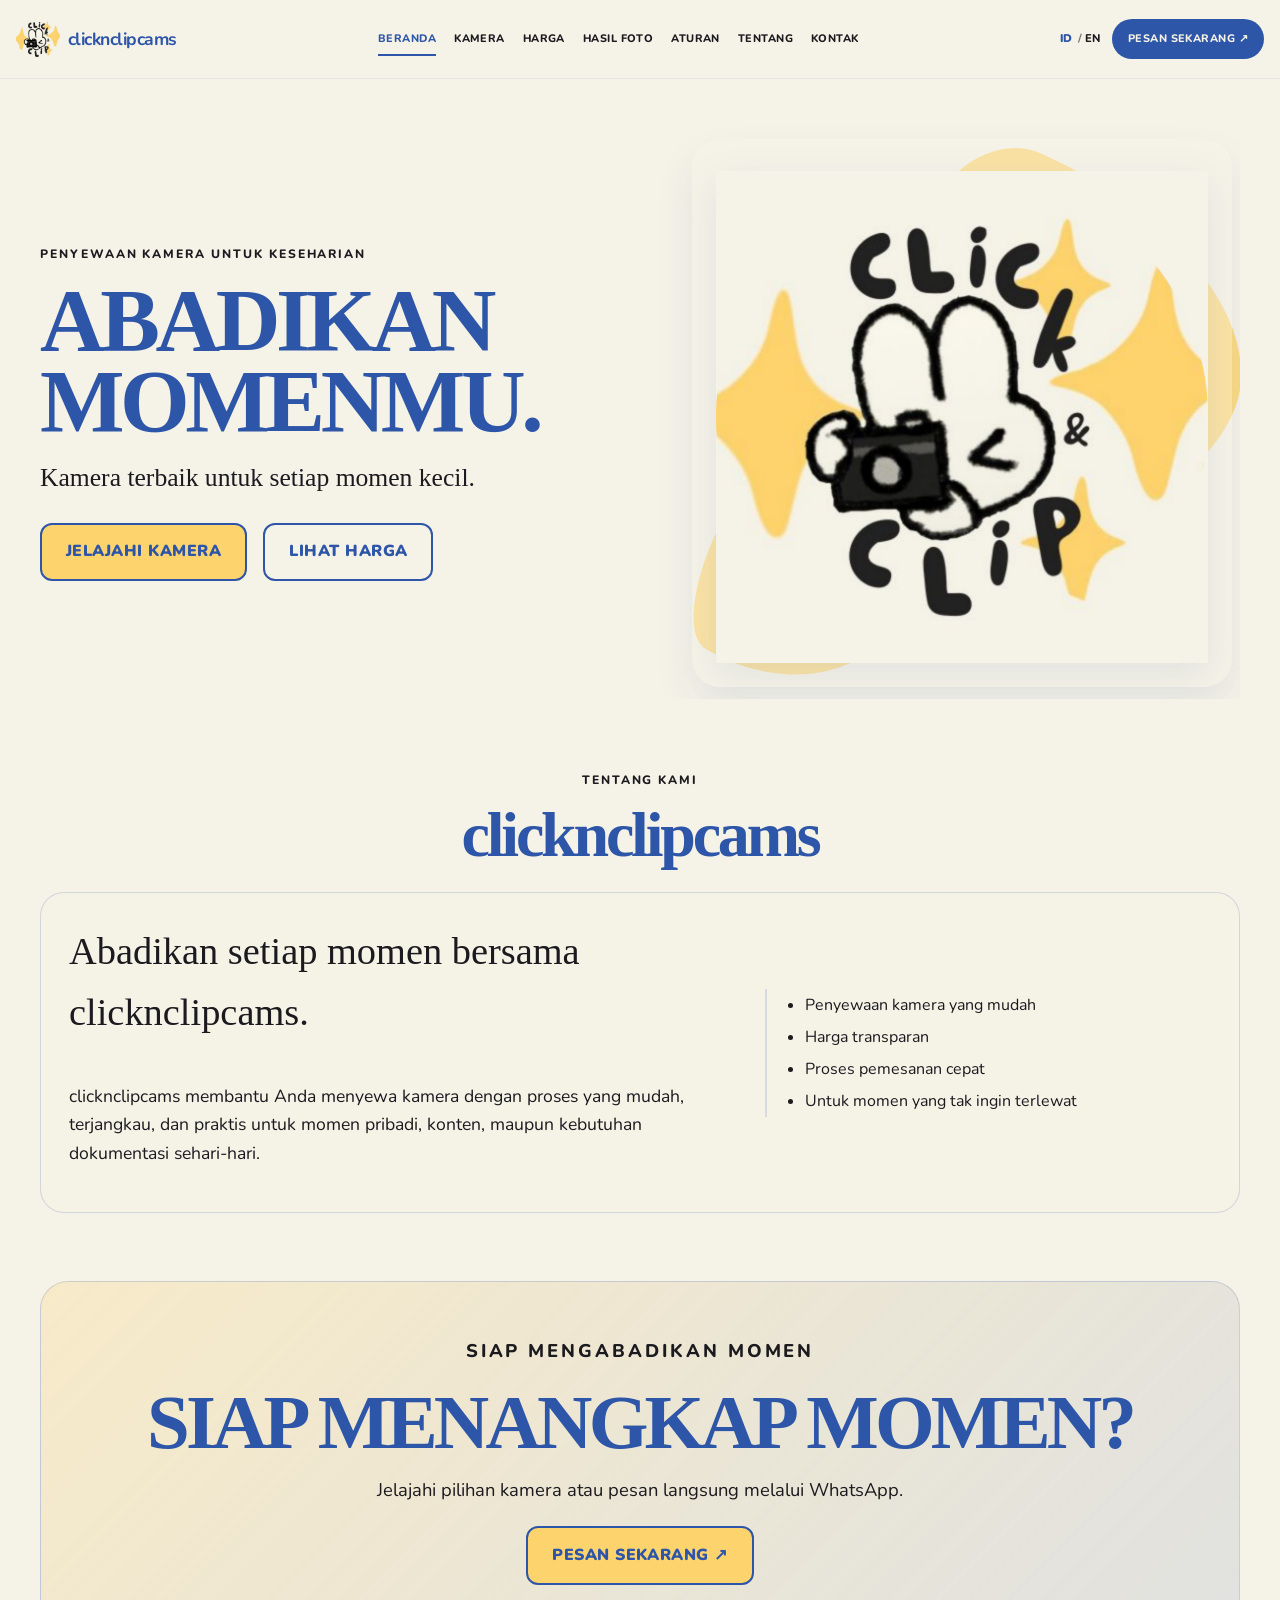
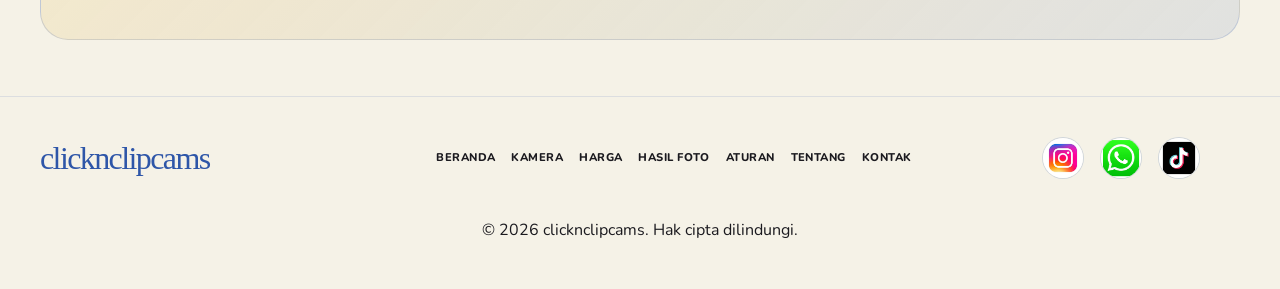
==== index.html @ 62b47e9f "Initial commit clicknclipcams" ====
<!DOCTYPE html>
<html lang="id">
  <head>
    <meta charset="UTF-8" />
    <meta name="viewport" content="width=device-width, initial-scale=1.0" />
    <meta name="description" content="clicknclipcams menyediakan rental kamera untuk mengabadikan momen, dengan pemesanan mudah dan kamera tepercaya." data-i18n-content="homeMeta" />
    <title data-i18n="homeTitle">clicknclipcams — Rental Kamera</title>
    <link rel="preconnect" href="https://fonts.googleapis.com" />
    <link rel="preconnect" href="https://fonts.gstatic.com" crossorigin />
    <link href="https://fonts.googleapis.com/css2?family=Caveat:wght@400;600;700&family=Nunito:wght@400;600;700;800;900&display=swap" rel="stylesheet" />
    <link rel="stylesheet" href="./css/style.css" />
    <link rel="stylesheet" href="./css/responsive.css" />
  </head>
  <body>
    <header class="site-header">
      <nav class="navbar container" aria-label="Navigasi utama" data-i18n-aria="navLabel">
        <div class="nav-left">
          <a class="brand" href="./index.html" aria-label="Beranda clicknclipcams" data-i18n-aria="brandHome">
            <img src="./assets/logo/logo cnc.png" alt="clicknclipcams logo" />
            <span class="brand-name">clicknclipcams</span>
          </a>
        </div>

        <div class="nav-center">
          <div class="nav-links">
            <a href="./index.html" class="active" data-i18n="navHome">HOME</a>
            <a href="./pages/cameras.html" data-i18n="navCameras">KAMERA</a>
            <a href="./pages/price.html" data-i18n="navPrice">HARGA</a>
            <a href="./pages/results.html" data-i18n="navResults">HASIL FOTO</a>
            <a href="./pages/rules.html" data-i18n="navRules">ATURAN</a>
            <a href="./pages/about.html" data-i18n="navAbout">TENTANG</a>
            <a href="./pages/contact.html" data-i18n="navContact">KONTAK</a>
          </div>
        </div>

        <div class="nav-right">
          <div class="lang-switcher" aria-label="Pilihan bahasa" data-i18n-aria="languageLabel">
            <button class="lang-btn active" data-lang="id" aria-label="Bahasa Indonesia" data-i18n-aria="languageIndonesian">ID</button>
            <button class="lang-btn" data-lang="en" aria-label="Bahasa Inggris" data-i18n-aria="languageEnglish">EN</button>
          </div>
          <a href="https://wa.me/message/5H4XGYNTRZLXB1" class="booking-pill" target="_blank" rel="noopener noreferrer" data-i18n="booking">Booking Sekarang ↗</a>
          <button class="nav-toggle" aria-label="Buka menu" aria-expanded="false" data-i18n-aria="menuOpen">
            <span></span>
            <span></span>
            <span></span>
          </button>
        </div>
      </nav>
    </header>

    <main>
      <section class="hero container reveal">
        <div class="hero-copy">
          <p class="eyebrow" data-i18n="heroEyebrow">rental kamera untuk momen harian</p>
          <h1 data-i18n="heroTitle">CAPTURE YOUR MOMENTS.</h1>
          <p class="subhead" data-i18n="heroSubtitle">Kamera terbaik untuk setiap momen kecil.</p>
          <div class="hero-actions">
            <a href="./pages/cameras.html" class="btn btn-primary" data-i18n="explore">JELAJAHI KAMERA</a>
            <a href="./pages/price.html" class="btn btn-secondary" data-i18n="viewPrice">LIHAT HARGA</a>
          </div>
        </div>

        <div class="hero-visual" aria-label="Visual utama clicknclipcams" data-i18n-aria="heroVisual">
          <div class="shape shape-yellow large"></div>
          <div class="shape shape-yellow small"></div>
          <div class="hero-image-wrap">
            <img src="./assets/logo/logo cnc.png" alt="clicknclipcams brand logo" />
          </div>
        </div>
      </section>

      <section class="section container reveal">
        <div class="section-head text-center">
          <p class="eyebrow" data-i18n="homeAboutEyebrow">tentang kami</p>
          <h2>clicknclipcams</h2>
        </div>

        <div class="about-layout">
          <div class="about-copy">
            <p data-i18n="homeTagline">Abadikan setiap momen bersama clicknclipcams.</p>
            <p data-i18n="homeDescription">clicknclipcams membantu Anda menyewa kamera dengan proses yang mudah, terjangkau, dan praktis untuk momen pribadi, konten, maupun kebutuhan dokumentasi sehari-hari.</p>
          </div>
          <div class="about-panel">
            <ul>
              <li data-i18n="homeValue1">Rental kamera yang mudah</li>
              <li data-i18n="homeValue2">Harga transparan</li>
              <li data-i18n="homeValue3">Proses pemesanan cepat</li>
              <li data-i18n="homeValue4">Untuk momen yang tak ingin terlewat</li>
            </ul>
          </div>
        </div>
      </section>

      <section class="section container reveal cta-booking">
        <div class="cta-box">
          <p class="eyebrow" data-i18n="homeCtaEyebrow">siap mengabadikan momen</p>
          <h2 data-i18n="homeCtaTitle">SIAP MENANGKAP MOMEN?</h2>
          <p data-i18n="homeCtaDescription">Jelajahi katalog kamera atau langsung booking via WhatsApp.</p>
          <a href="https://wa.me/message/5H4XGYNTRZLXB1" class="btn btn-primary" target="_blank" rel="noopener noreferrer" data-i18n="homeCtaButton">BOOKING SEKARANG ↗</a>
        </div>
      </section>
    </main>

    <footer class="site-footer">
      <div class="container footer-grid">
        <div>
          <a href="./index.html" class="brand-footer">clicknclipcams</a>
        </div>

        <div class="footer-links">
          <a href="./index.html" data-i18n="navHome">HOME</a>
          <a href="./pages/cameras.html" data-i18n="navCameras">KAMERA</a>
          <a href="./pages/price.html" data-i18n="navPrice">HARGA</a>
          <a href="./pages/results.html" data-i18n="navResults">HASIL FOTO</a>
          <a href="./pages/rules.html" data-i18n="navRules">ATURAN</a>
          <a href="./pages/about.html" data-i18n="navAbout">TENTANG</a>
          <a href="./pages/contact.html" data-i18n="navContact">KONTAK</a>
        </div>

        <div class="footer-socials">
          <a href="https://www.instagram.com/clicknclipcams/" target="_blank" rel="noopener noreferrer" aria-label="Instagram clicknclipcams">
            <img src="./assets/logo sosmed/LOGO IG.jpg" alt="Instagram clicknclipcams" />
          </a>
          <a href="https://wa.me/message/5H4XGYNTRZLXB1" target="_blank" rel="noopener noreferrer" aria-label="WhatsApp clicknclipcams">
            <img src="./assets/logo sosmed/LOGO WA.jpg" alt="WhatsApp clicknclipcams" />
          </a>
          <a href="https://www.tiktok.com/@clicknclipcams?_r=1&amp;_t=ZS-9AHLdMg0zGX" target="_blank" rel="noopener noreferrer" aria-label="TikTok clicknclipcams">
            <img src="./assets/logo sosmed/LOGO TIKTOK.jpg" alt="TikTok clicknclipcams" />
          </a>
        </div>
      </div>

      <div class="container footer-bottom">
        <p>© <span id="year"></span> clicknclipcams. <span data-i18n="copyright">Hak cipta dilindungi.</span></p>
      </div>
    </footer>

    <script src="./js/language.js"></script>
    <script src="./js/main.js"></script>
  </body>
</html>
---- css/style.css ----
:root {
  --cream: #F5F2E7;
  
  --yellow: #FDD36E;
  --pale-yellow: #F6E0A5;
  --blue: #2E56A8;
  --text-dark: #1B1A1F;
  
  
  


  --transition: 0.28s cubic-bezier(0.22, 1, 0.36, 1);
}

* { box-sizing: border-box; }

html { scroll-behavior: smooth; }

body {
  animation: bodyFade 0.7s ease-out both;
}

body {
  margin: 0;
  font-family: "Nunito", "Segoe UI", sans-serif;
  background: var(--cream);
  color: var(--text-dark);
  line-height: 1.6;
}

@keyframes bodyFade {
  from {
    opacity: 0;
  }
  to {
    opacity: 1;
  }
}

a { color: inherit; text-decoration: none; }

img {
  display: block;
  max-width: 100%;
}

button, input, textarea {
  font: inherit;
}

.container {
  width: min(1200px, calc(100% - 32px));
  margin: 0 auto;
}

.site-header {
  position: sticky;
  top: 0;
  z-index: 20;
  background: rgba(245, 242, 231, 0.94);
  backdrop-filter: blur(10px);
  border-bottom: 1px solid rgba(46, 86, 168, 0.08);
  animation: navEnter 0.7s cubic-bezier(0.22, 1, 0.36, 1) both;
}

@keyframes navEnter {
  from {
    opacity: 0;
    transform: translateY(-14px);
  }
  to {
    opacity: 1;
    transform: translateY(0);
  }
}

.navbar {
  display: flex;
  align-items: center;
  justify-content: space-between;
  min-height: 78px;
  gap: 18px;
  width: min(1280px, calc(100% - 32px));
  margin: 0 auto;
}

.nav-left,
.nav-center,
.nav-right {
  display: flex;
  align-items: center;
}

.nav-left {
  flex: 1 1 auto;
  justify-content: flex-start;
}

.nav-center {
  flex: 1 1 auto;
  justify-content: center;
}

.nav-right {
  flex: 1 1 auto;
  justify-content: flex-end;
  gap: 12px;
}

.brand {
  display: inline-flex;
  align-items: center;
  gap: 8px;
  animation: logoEnter 0.8s ease-out both;
}

.brand img {
  width: auto;
  height: 44px;
  max-width: 50px;
  object-fit: contain;
  flex-shrink: 0;
}

.brand-name {
  font-size: 1.1rem;
  font-weight: 700;
  letter-spacing: -0.03em;
  color: var(--blue);
}

@keyframes logoEnter {
  from {
    opacity: 0;
    transform: scale(0.95);
  }
  to {
    opacity: 1;
    transform: scale(1);
  }
}

.nav-links {
  display: flex;
  align-items: center;
  gap: 18px;
  font-size: 0.68rem;
  font-weight: 800;
  letter-spacing: 0.04em;
  text-transform: uppercase;
}

.nav-links a {
  position: relative;
  padding: 6px 0;
  color: var(--text-dark);
  transition: color 0.25s ease;
}

.nav-links a:hover,
.nav-links a.active {
  color: var(--blue);
}

.nav-links a:not(.btn)::after {
  content: "";
  position: absolute;
  left: 0;
  bottom: -2px;
  width: 100%;
  height: 2px;
  background: var(--blue);
  transform: scaleX(0);
  transform-origin: left;
  transition: transform 0.25s ease;
}

.nav-links a:hover::after,
.nav-links a.active::after {
  transform: scaleX(1);
}

.lang-switcher {
  display: inline-flex;
  align-items: center;
  gap: 6px;
  font-size: 0.7rem;
  font-weight: 800;
  letter-spacing: 0.06em;
  text-transform: uppercase;
}

.lang-btn + .lang-btn::before {
  content: "/ ";
  color: rgba(27, 26, 31, 0.55);
}

.lang-btn {
  background: transparent;
  border: none;
  color: var(--text-dark);
  padding: 0;
  cursor: pointer;
  transition: color 0.2s ease, font-weight 0.2s ease;
}

.lang-btn.active {
  color: var(--blue);
  font-weight: 900;
}

.booking-pill {
  display: inline-flex;
  align-items: center;
  justify-content: center;
  padding: 0.7rem 1rem;
  border-radius: 999px;
  background: var(--blue);
  color: var(--cream);
  font-size: 0.68rem;
  font-weight: 800;
  letter-spacing: 0.04em;
  text-transform: uppercase;
  transition: transform 0.25s ease, background 0.25s ease;
}

.booking-pill:hover {
  transform: translateY(-2px);
  background: var(--blue);
}

.btn {
  display: inline-flex;
  align-items: center;
  justify-content: center;
  border-radius: 12px;
  border: 2px solid var(--blue);
  padding: 0.9rem 1.5rem;
  font-weight: 900;
  letter-spacing: 0.03em;
  text-transform: uppercase;
  transition: transform 0.25s ease, box-shadow 0.25s ease, background 0.25s ease, color 0.25s ease;
}

.btn:hover {
  transform: translateY(-2px);
  box-shadow: 0 8px 20px rgba(46, 86, 168, 0.18);
}

.btn:hover .arrow,
.btn:hover > span:last-child {
  transform: translate(4px, -1px);
}

.btn-primary {
  background: var(--yellow);
  color: var(--blue);
}

.btn-secondary {
  background: transparent;
  color: var(--blue);
}

.nav-cta {
  display: none !important;
}

.nav-toggle {
  display: none;
  align-items: center;
  justify-content: center;
  flex-direction: column;
  width: 42px;
  height: 42px;
  border: 1px solid rgba(46, 86, 168, 0.5);
  border-radius: 50%;
  background: rgba(245, 242, 231, 0.2);
  padding: 9px 8px;
  cursor: pointer;
  box-shadow: 0 6px 18px rgba(46, 86, 168, 0.04);
}

.nav-toggle span {
  display: block;
  width: 100%;
  height: 2px;
  background: var(--blue);
  margin: 2.5px 0;
  border-radius: 99px;
}

main {
  padding-bottom: 56px;
}

.hero {
  display: grid;
  grid-template-columns: 1.1fr 1fr;
  gap: 32px;
  align-items: center;
  padding-top: 48px;
  min-height: 620px;
  overflow: hidden;
}

.hero-copy > * {
  opacity: 0;
  transform: translateY(18px);
  animation: heroIn 0.8s cubic-bezier(0.22, 1, 0.36, 1) forwards;
}

.hero-copy .eyebrow { animation-delay: 0.08s; }
.hero-copy h1 { animation-delay: 0.16s; }
.hero-copy .subhead { animation-delay: 0.28s; }
.hero-copy .hero-actions { animation-delay: 0.42s; }

@keyframes heroIn {
  to {
    opacity: 1;
    transform: translateY(0);
  }
}

.eyebrow {
  margin: 0 0 16px;
  font-size: 0.76rem;
  font-weight: 800;
  color: var(--text-dark);
  letter-spacing: 0.16em;
  text-transform: uppercase;
}

.hero h1,
.section-head h2,
.cta-box h2,
.page-hero h1,
.page-header h1,
.rules-header h1 {
  font-family: "Segoe Print", "Bradley Hand", "Comic Sans MS", cursive;
  letter-spacing: -0.05em;
  line-height: 0.9;
  margin: 0;
  color: var(--blue);
}

.hero h1 {
  font-size: clamp(3.3rem, 7vw, 7rem);
  margin-bottom: 16px;
}

.subhead {
  font-size: clamp(1.15rem, 2vw, 1.7rem);
  margin: 0 0 24px;
  color: var(--text-dark);
  font-family: "Segoe Print", "Bradley Hand", cursive;
}

.hero-actions {
  display: flex;
  flex-wrap: wrap;
  gap: 16px;
}

.hero-visual {
  position: relative;
  min-height: 500px;
  display: flex;
  align-items: center;
  justify-content: center;
}

.hero-image-wrap {
  position: relative;
  z-index: 2;
  width: min(100%, 540px);
  padding: 32px 24px 24px;
  border-radius: 28px;
  background: rgba(245, 242, 231, 0.32);
  box-shadow: 0 20px 40px rgba(46, 86, 168, 0.08);
  opacity: 0;
  transform: translateY(24px) scale(0.98);
  animation: heroVisualIn 0.85s ease-out 0.52s forwards;
}

.hero-image-wrap img {
  width: 100%;
  filter: drop-shadow(0 12px 18px rgba(46, 86, 168, 0.1));
  animation: heroFloat 5s ease-in-out infinite;
}

@keyframes heroVisualIn {
  to {
    opacity: 1;
    transform: translateY(0) scale(1);
  }
}

@keyframes heroFloat {
  0%, 100% { transform: translateY(0); }
  50% { transform: translateY(-8px); }
}

.shape {
  position: absolute;
  display: block;
  border-radius: 22% 78% 74% 26% / 28% 44% 56% 72%;
}

.shape-yellow {
  background: rgba(253, 211, 110, 0.82);
}

.shape-yellow.large {
  width: 360px;
  height: 360px;
  right: 0;
  top: 40px;
  transform: rotate(24deg);
}

.shape-yellow.small {
  width: 200px;
  height: 200px;
  left: 14px;
  bottom: 0;
  transform: rotate(30deg);
}

.section {
  padding-top: 72px;
}

.section-head {
  margin-bottom: 28px;
}

.section-head h2 {
  font-size: clamp(2.2rem, 5vw, 4rem);
}

.text-center {
  text-align: center;
}

.camera-grid,
.price-preview-grid,
.feature-grid,
.rent-grid,
.footer-grid {
  display: grid;
  gap: 24px;
}

.camera-grid {
  grid-template-columns: repeat(4, minmax(0, 1fr));
}

.camera-card {
  display: flex;
  flex-direction: column;
  height: 100%;
  background: rgba(245, 242, 231, 0.38);
  border: 1.5px solid rgba(46, 86, 168, 0.18);
  border-radius: 22px;
  overflow: hidden;
  transition: transform var(--transition), box-shadow var(--transition), border-color var(--transition);
}

.camera-card:hover,
.result-card:hover,
.feature-item:hover,
.rent-step:hover {
  transform: translateY(-6px);
  box-shadow: 0 18px 36px rgba(46, 86, 168, 0.08);
}

.camera-card:hover .camera-image-wrap img {
  transform: scale(1.03);
}

.camera-image-wrap {
  display: flex;
  align-items: center;
  justify-content: center;
  min-height: 236px;
  margin: 18px 18px 0;
  padding: 18px 16px 12px;
  border-radius: 18px;
  background: rgba(245, 242, 231, 0.7);
}

.camera-image-wrap img {
  width: 100%;
  max-height: 200px;
  object-fit: contain;
  transition: transform var(--transition);
}

.card-copy {
  display: flex;
  flex: 1;
  flex-direction: column;
  padding: 18px 18px 20px;
}

.card-copy h3 {
  margin: 0 0 10px;
  min-height: 64px;
  font-size: clamp(1.45rem, 1.8vw, 1.9rem);
  line-height: 1.08;
  font-family: "Segoe Print", "Bradley Hand", cursive;
  color: var(--blue);
}

.card-copy p {
  margin: 0 0 16px;
  min-height: 78px;
  color: var(--text-dark);
  line-height: 1.5;
}

.card-meta {
  display: grid;
  grid-template-columns: 1fr auto;
  align-items: end;
  gap: 14px;
  margin-top: auto;
  margin-bottom: 18px;
  color: var(--text-dark);
  font-weight: 700;
}

.card-meta span {
  font-size: 0.72rem;
  text-transform: uppercase;
  letter-spacing: 0.09em;
  color: var(--text-dark);
}

.card-meta strong {
  font-size: 1.1rem;
  justify-self: end;
  color: var(--blue);
}

.link-arrow {
  display: inline-block;
  margin-top: auto;
  font-weight: 900;
  text-transform: uppercase;
  letter-spacing: 0.06em;
  color: var(--blue);
}

.section-why {
  padding-top: 88px;
}

.feature-grid {
  grid-template-columns: repeat(4, minmax(0, 1fr));
}

.feature-item {
  background: rgba(245, 242, 231, 0.32);
  border: 1.5px solid rgba(46, 86, 168, 0.18);
  border-radius: 22px;
  padding: 28px 22px;
  transition: transform 0.25s ease, box-shadow 0.25s ease;
}

.feature-number {
  display: inline-block;
  margin-bottom: 10px;
  color: var(--blue);
  font-weight: 900;
  letter-spacing: 0.08em;
}

.feature-item h3 {
  margin: 0 0 10px;
  font-size: 1.6rem;
  font-family: "Segoe Print", "Bradley Hand", cursive;
  color: var(--text-dark);
}

.feature-item p {
  margin: 0;
  color: var(--text-dark);
}

.price-preview-grid {
  grid-template-columns: repeat(4, minmax(0, 1fr));
}

.mini-price-card {
  background: rgba(245, 242, 231, 0.34);
  border: 1.5px solid rgba(46, 86, 168, 0.18);
  border-radius: 20px;
  padding: 24px 20px;
  display: flex;
  flex-direction: column;
  align-items: flex-start;
}

.mini-price-card .name {
  display: block;
  margin-bottom: 12px;
  font-weight: 700;
  font-size: 1.05rem;
  color: var(--blue);
}

.mini-price-card strong {
  font-size: 2rem;
  letter-spacing: -0.04em;
  color: var(--blue);
}

.mini-price-card small {
  color: var(--text-dark);
  font-size: 0.8rem;
}

.filter-bar {
  display: flex;
  flex-wrap: wrap;
  gap: 12px;
  margin-bottom: 28px;
}

.filter-btn {
  background: transparent;
  border: 2px solid var(--blue);
  border-radius: 999px;
  padding: 0.55rem 1rem;
  color: var(--text-dark);
  font-weight: 800;
  letter-spacing: 0.06em;
  text-transform: uppercase;
  cursor: pointer;
  transition: all 0.2s ease;
}

.filter-btn.active {
  background: var(--yellow);
  color: var(--blue);
}

.result-grid {
  display: grid;
  grid-template-columns: repeat(4, minmax(0, 1fr));
  gap: 18px;
}

.result-card {
  position: relative;
  overflow: hidden;
  border-radius: 20px;
  cursor: pointer;
  border: 1.5px solid rgba(46, 86, 168, 0.18);
  background: rgba(245, 242, 231, 0.36);
  min-height: 260px;
  transition: transform var(--transition), box-shadow var(--transition), opacity 0.25s ease;
  opacity: 0;
  transform: scale(0.98);
  animation: resultFade 0.6s ease-out forwards;
}

.result-card img {
  width: 100%;
  height: 100%;
  object-fit: cover;
  min-height: 260px;
  transition: transform 0.35s ease;
}

.result-card:hover img {
  transform: scale(1.04);
}

@keyframes resultFade {
  to {
    opacity: 1;
    transform: scale(1);
  }
}

.result-card.hidden {
  display: none;
}

.rent-grid {
  grid-template-columns: repeat(4, minmax(0, 1fr));
}

.rent-step {
  background: rgba(245, 242, 231, 0.28);
  border: 1.5px solid rgba(46, 86, 168, 0.18);
  border-radius: 20px;
  padding: 24px 18px;
  min-height: 180px;
  display: flex;
  flex-direction: column;
  justify-content: center;
  transition: transform 0.25s ease, box-shadow 0.25s ease;
}

.rent-step span {
  font-weight: 900;
  color: var(--text-dark);
  letter-spacing: 0.08em;
  margin-bottom: 14px;
}

.rent-step h3 {
  margin: 0;
  font-size: clamp(1.5rem, 2vw, 2rem);
  font-family: "Segoe Print", "Bradley Hand", cursive;
  line-height: 1.1;
  color: var(--text-dark);
}

.about-layout {
  display: grid;
  grid-template-columns: 1.2fr 0.8fr;
  gap: 28px;
  align-items: center;
  background: rgba(245, 242, 231, 0.28);
  border: 1.5px solid rgba(46, 86, 168, 0.18);
  border-radius: 24px;
  padding: 28px;
}

.about-copy {
  font-size: 1.1rem;
}

.about-copy p:first-child {
  font-size: clamp(1.8rem, 3vw, 2.6rem);
  font-family: "Segoe Print", "Bradley Hand", cursive;
  margin-top: 0;
}

.about-panel {
  border-left: 2px solid rgba(46, 86, 168, 0.15);
  padding-left: 18px;
}

.about-panel ul {
  margin: 0;
  padding-left: 20px;
  color: var(--text-dark);
  line-height: 2;
}

.cta-booking {
  padding-top: 68px;
}

.cta-box {
  background: linear-gradient(135deg, rgba(253, 211, 110, 0.25), rgba(46, 86, 168, 0.1));
  border: 1.5px solid rgba(46, 86, 168, 0.18);
  border-radius: 28px;
  padding: clamp(28px, 5vw, 54px);
  text-align: center;
}

.cta-box h2 {
  font-size: clamp(2.2rem, 6vw, 5rem);
  margin-bottom: 18px;
}

.cta-box p {
  margin: 0 0 22px;
  font-size: 1.15rem;
}

.site-footer {
  padding-top: 36px;
  padding-bottom: 30px;
  border-top: 1px solid rgba(46, 86, 168, 0.12);
  background: rgba(245, 242, 231, 0.1);
}

.footer-grid {
  grid-template-columns: 0.9fr 1.8fr 0.7fr;
  align-items: center;
}

.brand-footer {
  font-family: "Segoe Print", "Bradley Hand", cursive;
  font-size: 2rem;
  letter-spacing: -0.05em;
  color: var(--blue);
}

.footer-links,
.footer-socials {
  display: flex;
  flex-wrap: wrap;
  gap: 16px;
  align-items: center;
  justify-content: center;
  font-weight: 800;
  letter-spacing: 0.04em;
  text-transform: uppercase;
  font-size: 0.7rem;
}

.footer-links a {
  color: var(--text-dark);
}

.footer-links a:hover {
  color: var(--blue);
}

.footer-bottom {
  padding-top: 18px;
  text-align: center;
  color: var(--text-dark);
}

.page-hero,
.page-header {
  padding-top: 52px;
  text-align: center;
}

.page-hero h1,
.page-header h1,
.rules-header h1 {
  font-size: clamp(3rem, 6vw, 6rem);
}

.section-stack {
  padding-top: 40px;
}

.info-grid,
.rule-grid,
.contact-grid {
  display: grid;
  gap: 24px;
}

.info-grid {
  grid-template-columns: repeat(2, minmax(0, 1fr));
}

.info-card,
.rule-card,
.contact-card {
  background: rgba(245, 242, 231, 0.28);
  border: 1.5px solid rgba(46, 86, 168, 0.18);
  border-radius: 24px;
  padding: 28px;
}

.info-card h3,
.rule-card h3,
.contact-card h3 {
  margin: 0 0 12px;
  font-family: "Segoe Print", "Bradley Hand", cursive;
  font-size: clamp(1.7rem, 3vw, 2.3rem);
  color: var(--text-dark);
}

.form-card h3 {
  color: var(--blue);
}

.rule-card {
  padding: 32px 28px;
}

.rule-list,
.check-list,
.contact-list {
  margin: 0;
  padding-left: 20px;
  color: var(--text-dark);
  line-height: 1.9;
}

.rule-grid {
  grid-template-columns: repeat(2, minmax(0, 1fr));
}

.price-table {
  background: rgba(245, 242, 231, 0.32);
  border: 1.5px solid rgba(46, 86, 168, 0.18);
  border-radius: 24px;
  overflow: hidden;
}

.price-table table {
  width: 100%;
  border-collapse: collapse;
}

.price-table th,
.price-table td {
  padding: 18px 20px;
  border-bottom: 1px solid rgba(46, 86, 168, 0.12);
  text-align: left;
}

.price-table th {
  background: rgba(253, 211, 110, 0.18);
  text-transform: uppercase;
  letter-spacing: 0.06em;
  font-size: 0.8rem;
  color: var(--blue);
}

.price-table td:first-child,
.price-table td:nth-child(2) {
  color: var(--blue);
}

.price-table tr:last-child td {
  border-bottom: none;
}

.media-card {
  display: grid;
  gap: 20px;
}

.media-card img {
  width: 100%;
  border-radius: 18px;
  border: 1.5px solid rgba(46, 86, 168, 0.18);
}

.contact-socials {
  display: grid;
  gap: 14px;
  margin-top: 20px;
}

.social-link {
  display: inline-flex;
  align-items: center;
  gap: 12px;
  width: fit-content;
  padding: 10px 14px 10px 10px;
  border: 1.5px solid rgba(46, 86, 168, 0.18);
  border-radius: 999px;
  background: rgba(245, 242, 231, 0.36);
  color: var(--blue);
  font-weight: 800;
  transition: transform 0.25s ease, border-color 0.25s ease, color 0.25s ease, background 0.25s ease;
}

.social-link:hover {
  transform: translateY(-2px);
  border-color: rgba(46, 86, 168, 0.5);
  background: rgba(253, 211, 110, 0.12);
  color: var(--blue);
}

.social-icon {
  display: inline-flex;
  align-items: center;
  justify-content: center;
  width: 38px;
  height: 38px;
  border-radius: 50%;
  background: rgba(46, 86, 168, 0.08);
  overflow: hidden;
}

.social-icon img,
.footer-socials img {
  width: 100%;
  height: 100%;
  object-fit: contain;
  display: block;
}

.footer-socials a {
  display: inline-flex;
  align-items: center;
  justify-content: center;
  width: 42px;
  height: 42px;
  border-radius: 50%;
  border: 1.5px solid rgba(46, 86, 168, 0.18);
  background: rgba(245, 242, 231, 0.4);
  color: var(--blue);
  overflow: hidden;
  transition: transform 0.25s ease, border-color 0.25s ease, color 0.25s ease, background 0.25s ease;
}

.footer-socials a:hover {
  transform: translateY(-2px);
  border-color: rgba(46, 86, 168, 0.4);
  background: rgba(253, 211, 110, 0.12);
  color: var(--blue);
}

.form-card {
  background: rgba(245, 242, 231, 0.28);
  border: 1.5px solid rgba(46, 86, 168, 0.18);
  border-radius: 24px;
  padding: 28px;
}

.form-fields {
  display: grid;
  gap: 16px;
}

.form-fields input,
.form-fields textarea {
  width: 100%;
  border: 1.5px solid rgba(46, 86, 168, 0.2);
  border-radius: 14px;
  padding: 0.9rem 1rem;
  background: rgba(245, 242, 231, 0.65);
  color: var(--text-dark);
}

.form-fields input::placeholder,
.form-fields textarea::placeholder {
  color: rgba(27, 26, 31, 0.68);
}

.form-fields textarea {
  min-height: 140px;
  resize: vertical;
}

.lightbox {
  position: fixed;
  inset: 0;
  background: rgba(46, 86, 168, 0.8);
  display: none;
  place-items: center;
  z-index: 80;
  padding: 32px;
  opacity: 0;
  transition: opacity 0.25s ease;
}

.lightbox.open {
  display: grid;
  opacity: 1;
}

.lightbox img {
  max-width: min(90vw, 1100px);
  max-height: 82vh;
  object-fit: contain;
  border-radius: 20px;
  background: rgba(245, 242, 231, 0.2);
  opacity: 0;
  transform: scale(0.96);
  animation: lightboxIn 0.3s ease forwards;
}

@keyframes lightboxIn {
  to {
    opacity: 1;
    transform: scale(1);
  }
}

.lightbox-close,
.lightbox-prev,
.lightbox-next {
  position: absolute;
  border: none;
  background: rgba(245, 242, 231, 0.9);
  color: var(--blue);
  width: 52px;
  height: 52px;
  border-radius: 50%;
  font-size: 2rem;
  cursor: pointer;
}

.lightbox-close {
  top: 26px;
  right: 26px;
}

.lightbox-prev {
  left: 26px;
  top: 50%;
  transform: translateY(-50%);
}

.lightbox-next {
  right: 26px;
  top: 50%;
  transform: translateY(-50%);
}

.reveal {
  opacity: 0;
  transform: translateY(30px);
  transition: opacity 0.7s cubic-bezier(0.22, 1, 0.36, 1), transform 0.7s cubic-bezier(0.22, 1, 0.36, 1);
}

.reveal.visible {
  opacity: 1;
  transform: translateY(0);
}

@media (max-width: 980px) {
  .camera-grid,
  .feature-grid,
  .price-preview-grid,
  .rent-grid,
  .result-grid,
  .info-grid,
  .rule-grid,
  .footer-grid,
  .about-layout {
    grid-template-columns: repeat(2, minmax(0, 1fr));
  }

  .hero {
    grid-template-columns: 1fr;
    text-align: center;
  }

  .hero-actions {
    justify-content: center;
  }

  .hero-visual {
    min-height: 420px;
  }
}

@media (prefers-reduced-motion: reduce) {
  *, *::before, *::after {
    animation-duration: 0.01ms !important;
    animation-iteration-count: 1 !important;
    transition-duration: 0.01ms !important;
    scroll-behavior: auto !important;
  }
}
---- css/responsive.css ----
@media (max-width: 1024px) {
  .camera-grid,
  .feature-grid,
  .price-preview-grid {
    grid-template-columns: repeat(2, minmax(0, 1fr));
  }

  .hero {
    grid-template-columns: 1fr;
    gap: 24px;
    min-height: auto;
    padding-top: 40px;
  }
}

@media (max-width: 900px) {
  .navbar {
    position: relative;
    gap: 10px;
  }

  .nav-center {
    display: contents;
  }

  .nav-right {
    gap: 8px;
  }

  .nav-toggle {
    display: flex;
  }

  .nav-links {
    position: absolute;
    left: 0;
    right: 0;
    top: calc(100% + 8px);
    display: none;
    flex-direction: column;
    align-items: flex-start;
    padding: 16px 18px;
    background: rgba(245, 242, 231, 0.98);
    border: 1.5px solid rgba(46, 86, 168, 0.12);
    border-radius: 18px;
    box-shadow: 0 18px 30px rgba(46, 86, 168, 0.08);
    text-align: left;
    opacity: 0;
    transform: translateY(-10px);
    transition: opacity 0.3s ease, transform 0.3s ease;
    z-index: 30;
  }

  .nav-links.open {
    display: flex;
    opacity: 1;
    transform: translateY(0);
  }

  .nav-links a {
    padding: 10px 0;
    width: 100%;
  }

  .nav-links .lang-switcher {
    display: inline-flex;
    width: 100%;
    padding: 10px 0;
  }

  .nav-links .booking-pill {
    display: inline-flex;
    width: 100%;
    margin-top: 8px;
  }
  
  .brand img {
    height: 40px;
    max-width: 42px;
  }
}

@media (max-width: 760px) {

  .camera-grid,
  .feature-grid,
  .price-preview-grid,
  .rent-grid,
  .result-grid,
  .info-grid,
  .rule-grid,
  .footer-grid,
  .about-layout {
    grid-template-columns: 1fr;
  }

  .card-copy h3 {
    min-height: auto;
  }

  .card-copy p {
    min-height: auto;
  }

  .footer-links,
  .footer-socials {
    justify-content: flex-start;
  }

  .hero {
    min-height: auto;
    padding-top: 30px;
  }

  .hero h1 {
    font-size: clamp(2.8rem, 17vw, 4.8rem);
  }

  .btn {
    width: 100%;
  }

  .hero-actions {
    flex-direction: column;
  }

  .shape-yellow.large {
    width: 230px;
    height: 230px;
    right: 20px;
  }

  .shape-yellow.small {
    width: 150px;
    height: 150px;
    left: 0;
  }

  .page-header h1,
  .page-hero h1,
  .rules-header h1 {
    font-size: clamp(2rem, 10vw, 4.8rem);
  }
}
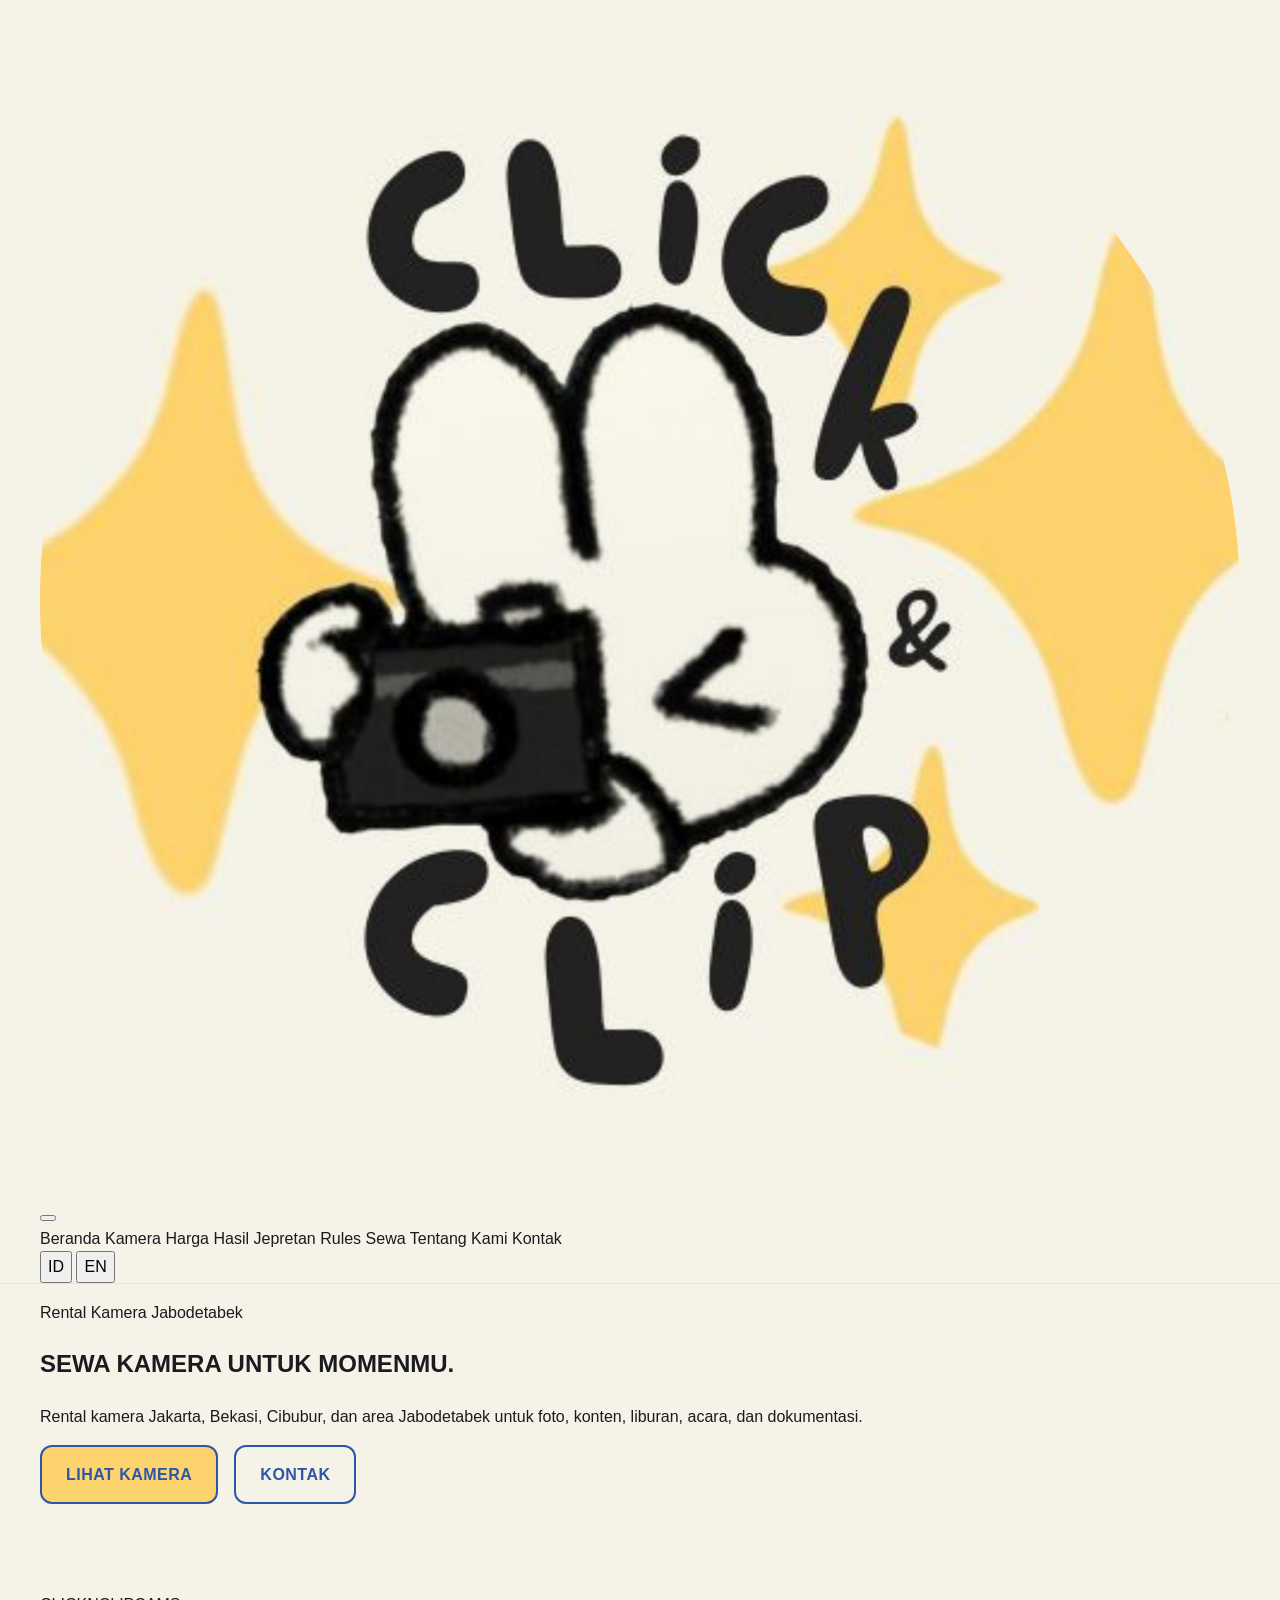
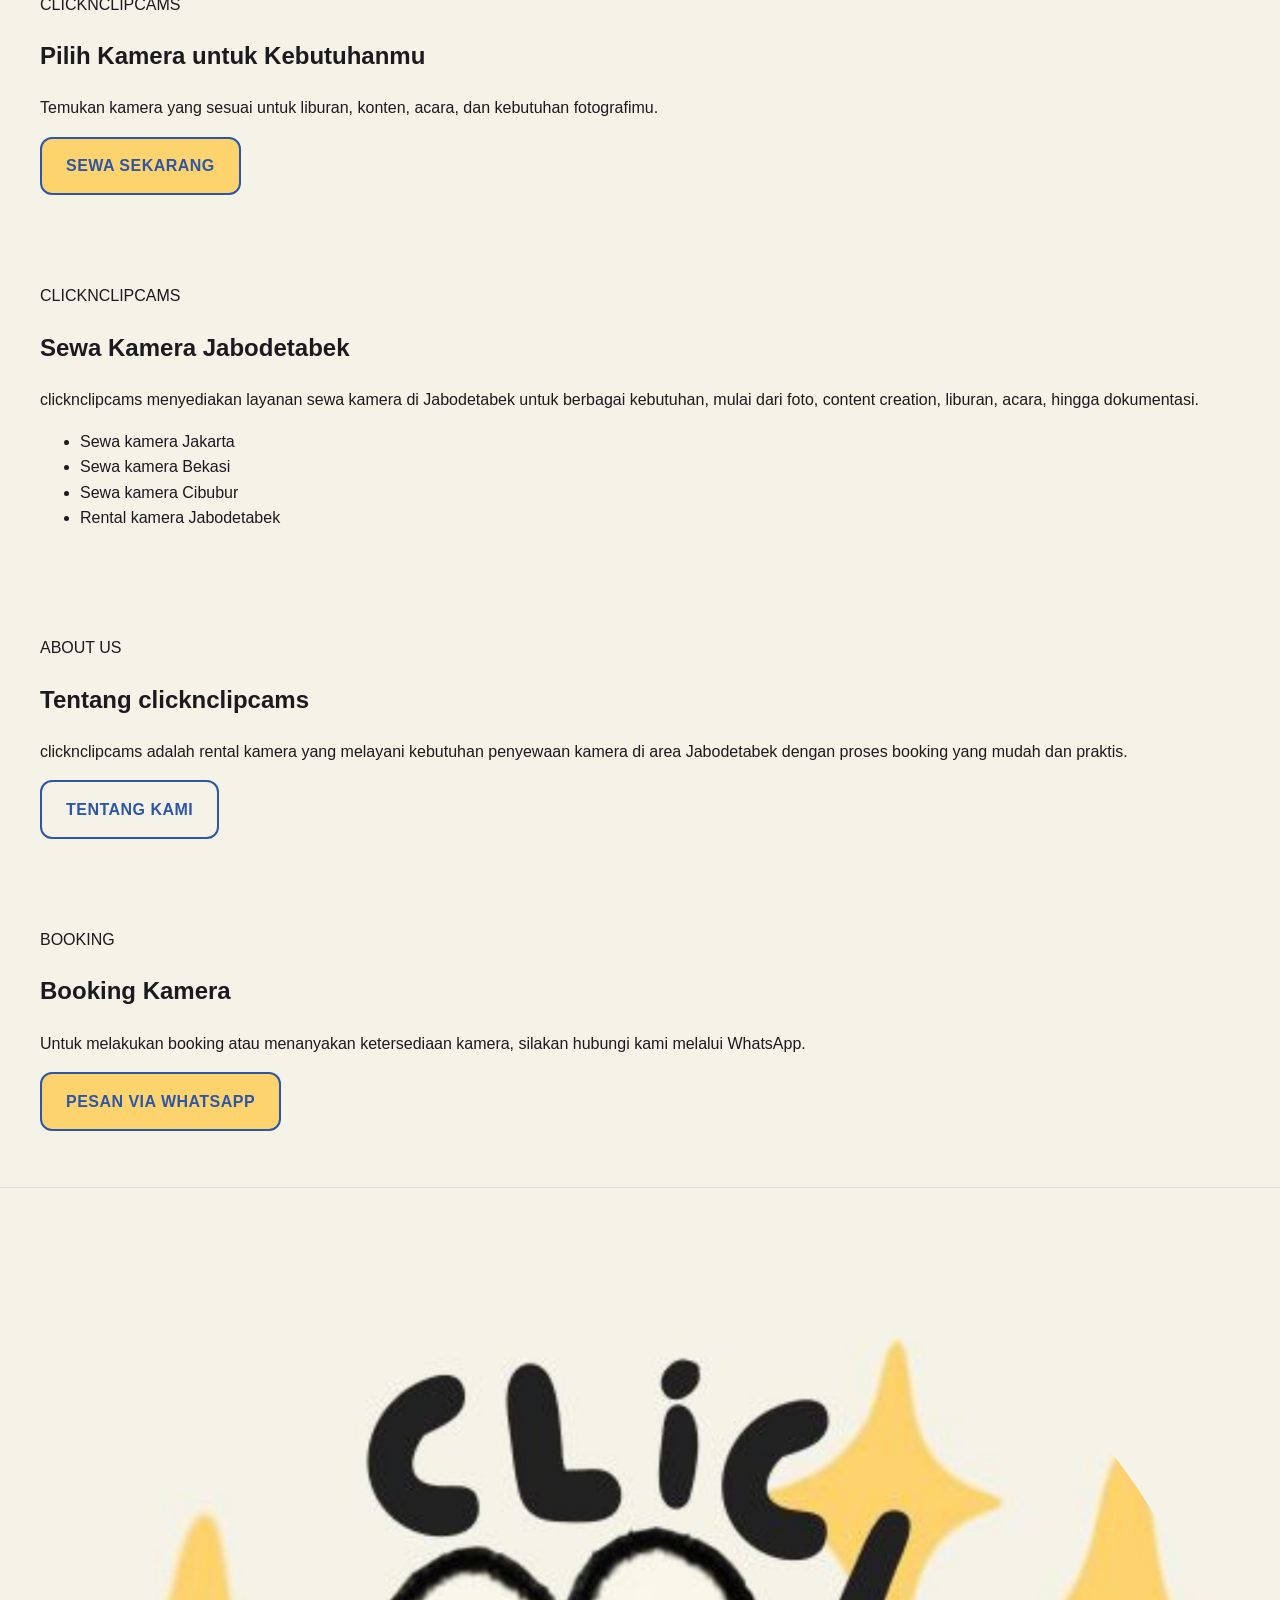
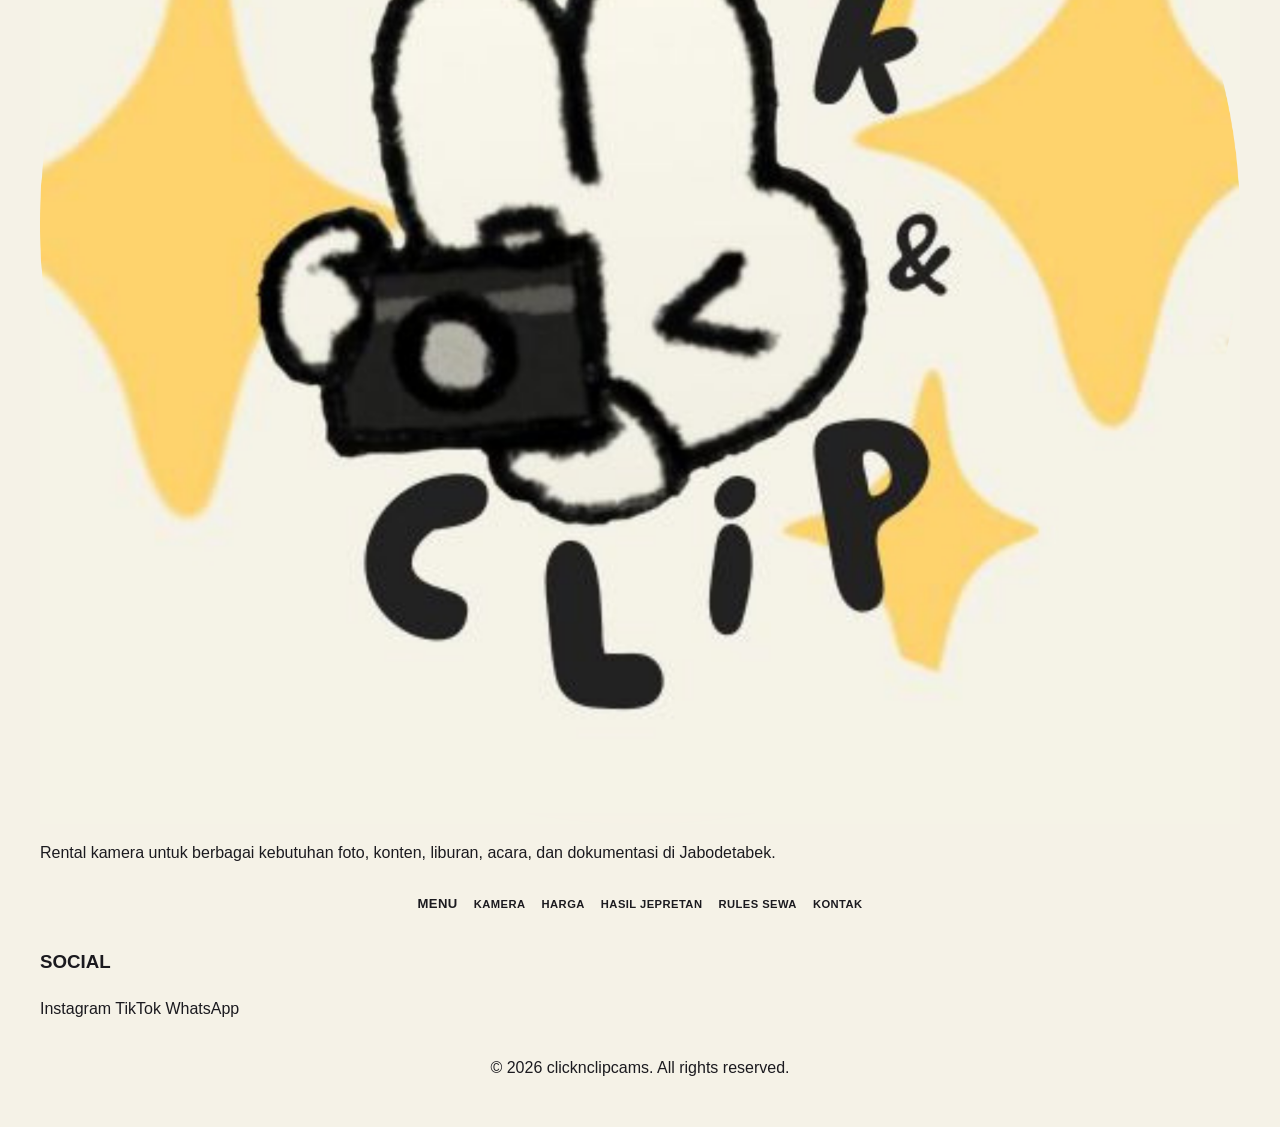
==== commit 1d10221a: "Improve homepage SEO" ====
--- a/index.html
+++ b/index.html
@@ -1,141 +1,696 @@
 <!DOCTYPE html>
 <html lang="id">
-  <head>
-    <meta charset="UTF-8" />
-    <meta name="viewport" content="width=device-width, initial-scale=1.0" />
-    <meta name="description" content="clicknclipcams menyediakan rental kamera untuk mengabadikan momen, dengan pemesanan mudah dan kamera tepercaya." data-i18n-content="homeMeta" />
-    <title data-i18n="homeTitle">clicknclipcams — Rental Kamera</title>
-    <link rel="preconnect" href="https://fonts.googleapis.com" />
-    <link rel="preconnect" href="https://fonts.gstatic.com" crossorigin />
-    <link href="https://fonts.googleapis.com/css2?family=Caveat:wght@400;600;700&family=Nunito:wght@400;600;700;800;900&display=swap" rel="stylesheet" />
-    <link rel="stylesheet" href="./css/style.css" />
-    <link rel="stylesheet" href="./css/responsive.css" />
-  </head>
-  <body>
-    <header class="site-header">
-      <nav class="navbar container" aria-label="Navigasi utama" data-i18n-aria="navLabel">
-        <div class="nav-left">
-          <a class="brand" href="./index.html" aria-label="Beranda clicknclipcams" data-i18n-aria="brandHome">
-            <img src="./assets/logo/logo cnc.png" alt="clicknclipcams logo" />
-            <span class="brand-name">clicknclipcams</span>
+<head>
+  <meta charset="UTF-8" />
+
+  <meta
+    name="viewport"
+    content="width=device-width, initial-scale=1.0"
+  />
+
+  <!-- =========================
+       SEO PRIMARY
+  ========================== -->
+
+  <title data-i18n="homeTitle">
+    Sewa Kamera Jabodetabek | clicknclipcams
+  </title>
+
+  <meta
+    name="description"
+    content="clicknclipcams adalah rental kamera di Jabodetabek untuk foto, konten, liburan, acara, dan dokumentasi. Sewa kamera Jakarta, Bekasi, Cibubur, dan sekitarnya."
+    data-i18n-content="homeMeta"
+  />
+
+  <meta
+    name="keywords"
+    content="sewa kamera Jabodetabek, sewa kamera Jakarta, rental kamera Jabodetabek, sewa digicam Jabodetabek, sewa kamera murah, rental kamera Jakarta, sewa kamera Bekasi, sewa kamera Cibubur"
+  />
+
+  <meta
+    name="robots"
+    content="index, follow"
+  />
+
+  <meta
+    name="googlebot"
+    content="index, follow"
+  />
+
+  <link
+    rel="canonical"
+    href="https://clickclipcams.github.io/clicknclipcams/"
+  />
+
+  <!-- =========================
+       FAVICON
+  ========================== -->
+
+  <link
+    rel="icon"
+    type="image/png"
+    href="assets/logo/logo cnc.png"
+  />
+
+  <!-- =========================
+       OPEN GRAPH
+  ========================== -->
+
+  <meta
+    property="og:title"
+    content="Sewa Kamera Jabodetabek | clicknclipcams"
+  />
+
+  <meta
+    property="og:description"
+    content="Rental kamera Jakarta, Bekasi, Cibubur, dan Jabodetabek untuk foto, konten, liburan, acara, dan dokumentasi."
+  />
+
+  <meta
+    property="og:url"
+    content="https://clickclipcams.github.io/clicknclipcams/"
+  />
+
+  <meta
+    property="og:site_name"
+    content="clicknclipcams"
+  />
+
+  <meta
+    property="og:type"
+    content="website"
+  />
+
+  <meta
+    property="og:locale"
+    content="id_ID"
+  />
+
+  <meta
+    property="og:image"
+    content="https://clickclipcams.github.io/clicknclipcams/assets/logo/logo%20cnc.png"
+  />
+
+  <meta
+    property="og:image:alt"
+    content="clicknclipcams - rental kamera Jabodetabek"
+  />
+
+  <!-- =========================
+       TWITTER / X
+  ========================== -->
+
+  <meta
+    name="twitter:card"
+    content="summary_large_image"
+  />
+
+  <meta
+    name="twitter:title"
+    content="Sewa Kamera Jabodetabek | clicknclipcams"
+  />
+
+  <meta
+    name="twitter:description"
+    content="Rental kamera Jakarta, Bekasi, Cibubur, dan Jabodetabek untuk foto, konten, liburan, acara, dan dokumentasi."
+  />
+
+  <meta
+    name="twitter:image"
+    content="https://clickclipcams.github.io/clicknclipcams/assets/logo/logo%20cnc.png"
+  />
+
+  <meta
+    name="twitter:image:alt"
+    content="clicknclipcams - rental kamera Jabodetabek"
+  />
+
+  <!-- =========================
+       THEME
+  ========================== -->
+
+  <meta
+    name="theme-color"
+    content="#ffffff"
+  />
+
+  <!-- =========================
+       STYLESHEET
+  ========================== -->
+
+  <link
+    rel="stylesheet"
+    href="css/style.css"
+  />
+
+  <link
+    rel="stylesheet"
+    href="css/responsive.css"
+  />
+
+  <!-- =========================
+       STRUCTURED DATA
+  ========================== -->
+
+  <script type="application/ld+json">
+  {
+    "@context": "https://schema.org",
+    "@type": "WebSite",
+    "name": "clicknclipcams",
+    "url": "https://clickclipcams.github.io/clicknclipcams/",
+    "description": "Sewa kamera Jabodetabek untuk foto, konten, liburan, acara, dan dokumentasi."
+  }
+  </script>
+
+  <script type="application/ld+json">
+  {
+    "@context": "https://schema.org",
+    "@type": "Organization",
+    "name": "clicknclipcams",
+    "url": "https://clickclipcams.github.io/clicknclipcams/",
+    "logo": "https://clickclipcams.github.io/clicknclipcams/assets/logo/logo%20cnc.png",
+    "sameAs": [
+      "https://www.instagram.com/clicknclipcams/",
+      "https://www.tiktok.com/@clicknclipcams"
+    ]
+  }
+  </script>
+</head>
+
+<body>
+
+  <!-- =========================
+       HEADER / NAVBAR
+  ========================== -->
+
+  <header class="site-header">
+    <div class="container nav-container">
+
+      <a
+        href="index.html"
+        class="logo-link"
+        aria-label="clicknclipcams - Beranda"
+      >
+        <img
+          src="assets/logo/logo cnc.png"
+          alt="clicknclipcams - rental kamera Jabodetabek"
+          class="site-logo"
+        />
+      </a>
+
+      <button
+        class="menu-toggle"
+        type="button"
+        aria-label="Buka menu navigasi"
+        aria-expanded="false"
+        aria-controls="main-navigation"
+      >
+        <span></span>
+        <span></span>
+        <span></span>
+      </button>
+
+      <nav
+        class="main-navigation"
+        id="main-navigation"
+        aria-label="Navigasi utama"
+      >
+        <a
+          href="index.html"
+          data-i18n="navHome"
+        >
+          Beranda
+        </a>
+
+        <a
+          href="pages/cameras.html"
+          data-i18n="navCameras"
+        >
+          Kamera
+        </a>
+
+        <a
+          href="pages/price.html"
+          data-i18n="navPrice"
+        >
+          Harga
+        </a>
+
+        <a
+          href="pages/results.html"
+          data-i18n="navResults"
+        >
+          Hasil Jepretan
+        </a>
+
+        <a
+          href="pages/rules.html"
+          data-i18n="navRules"
+        >
+          Rules Sewa
+        </a>
+
+        <a
+          href="pages/about.html"
+          data-i18n="navAbout"
+        >
+          Tentang Kami
+        </a>
+
+        <a
+          href="pages/contact.html"
+          data-i18n="navContact"
+        >
+          Kontak
+        </a>
+
+        <!-- LANGUAGE -->
+        <div
+          class="language-switcher"
+          aria-label="Pilih bahasa"
+        >
+          <button
+            type="button"
+            data-language="id"
+            aria-pressed="true"
+          >
+            ID
+          </button>
+
+          <button
+            type="button"
+            data-language="en"
+            aria-pressed="false"
+          >
+            EN
+          </button>
+        </div>
+      </nav>
+
+    </div>
+  </header>
+
+  <main>
+
+    <!-- =========================
+         HERO
+    ========================== -->
+
+    <section
+      class="hero-section"
+      aria-labelledby="hero-title"
+    >
+
+      <div class="container hero-container">
+
+        <div class="hero-content">
+
+          <p
+            class="hero-eyebrow"
+            data-i18n="homeEyebrow"
+          >
+            Rental Kamera Jabodetabek
+          </p>
+
+          <h1
+            id="hero-title"
+            data-i18n="homeHeroTitle"
+          >
+            SEWA KAMERA UNTUK MOMENMU.
+          </h1>
+
+          <p
+            class="hero-description"
+            data-i18n="homeHeroSubtitle"
+          >
+            Rental kamera Jakarta, Bekasi, Cibubur, dan area
+            Jabodetabek untuk foto, konten, liburan, acara,
+            dan dokumentasi.
+          </p>
+
+          <div class="hero-actions">
+
+            <a
+              href="pages/cameras.html"
+              class="btn btn-primary"
+              data-i18n="homeCta"
+            >
+              LIHAT KAMERA
+            </a>
+
+            <a
+              href="pages/contact.html"
+              class="btn btn-secondary"
+              data-i18n="navContact"
+            >
+              KONTAK
+            </a>
+
+          </div>
+
+        </div>
+
+      </div>
+
+    </section>
+
+    <!-- =========================
+         CAMERA SECTION
+    ========================== -->
+
+    <section
+      class="section cameras-preview"
+      aria-labelledby="camera-section-title"
+    >
+
+      <div class="container">
+
+        <div class="section-heading">
+
+          <p class="section-eyebrow">
+            CLICKNCLIPCAMS
+          </p>
+
+          <h2
+            id="camera-section-title"
+            data-i18n="homeSectionTitle"
+          >
+            Pilih Kamera untuk Kebutuhanmu
+          </h2>
+
+          <p
+            data-i18n="homeSectionSubtitle"
+          >
+            Temukan kamera yang sesuai untuk liburan,
+            konten, acara, dan kebutuhan fotografimu.
+          </p>
+
+        </div>
+
+        <div class="section-action">
+
+          <a
+            href="pages/cameras.html"
+            class="btn btn-primary"
+            data-i18n="camerasCta"
+          >
+            SEWA SEKARANG
           </a>
-        </div>
-
-        <div class="nav-center">
-          <div class="nav-links">
-            <a href="./index.html" class="active" data-i18n="navHome">HOME</a>
-            <a href="./pages/cameras.html" data-i18n="navCameras">KAMERA</a>
-            <a href="./pages/price.html" data-i18n="navPrice">HARGA</a>
-            <a href="./pages/results.html" data-i18n="navResults">HASIL FOTO</a>
-            <a href="./pages/rules.html" data-i18n="navRules">ATURAN</a>
-            <a href="./pages/about.html" data-i18n="navAbout">TENTANG</a>
-            <a href="./pages/contact.html" data-i18n="navContact">KONTAK</a>
-          </div>
-        </div>
-
-        <div class="nav-right">
-          <div class="lang-switcher" aria-label="Pilihan bahasa" data-i18n-aria="languageLabel">
-            <button class="lang-btn active" data-lang="id" aria-label="Bahasa Indonesia" data-i18n-aria="languageIndonesian">ID</button>
-            <button class="lang-btn" data-lang="en" aria-label="Bahasa Inggris" data-i18n-aria="languageEnglish">EN</button>
-          </div>
-          <a href="https://wa.me/message/5H4XGYNTRZLXB1" class="booking-pill" target="_blank" rel="noopener noreferrer" data-i18n="booking">Booking Sekarang ↗</a>
-          <button class="nav-toggle" aria-label="Buka menu" aria-expanded="false" data-i18n-aria="menuOpen">
-            <span></span>
-            <span></span>
-            <span></span>
-          </button>
-        </div>
-      </nav>
-    </header>
-
-    <main>
-      <section class="hero container reveal">
-        <div class="hero-copy">
-          <p class="eyebrow" data-i18n="heroEyebrow">rental kamera untuk momen harian</p>
-          <h1 data-i18n="heroTitle">CAPTURE YOUR MOMENTS.</h1>
-          <p class="subhead" data-i18n="heroSubtitle">Kamera terbaik untuk setiap momen kecil.</p>
-          <div class="hero-actions">
-            <a href="./pages/cameras.html" class="btn btn-primary" data-i18n="explore">JELAJAHI KAMERA</a>
-            <a href="./pages/price.html" class="btn btn-secondary" data-i18n="viewPrice">LIHAT HARGA</a>
-          </div>
-        </div>
-
-        <div class="hero-visual" aria-label="Visual utama clicknclipcams" data-i18n-aria="heroVisual">
-          <div class="shape shape-yellow large"></div>
-          <div class="shape shape-yellow small"></div>
-          <div class="hero-image-wrap">
-            <img src="./assets/logo/logo cnc.png" alt="clicknclipcams brand logo" />
-          </div>
-        </div>
-      </section>
-
-      <section class="section container reveal">
-        <div class="section-head text-center">
-          <p class="eyebrow" data-i18n="homeAboutEyebrow">tentang kami</p>
-          <h2>clicknclipcams</h2>
-        </div>
-
-        <div class="about-layout">
-          <div class="about-copy">
-            <p data-i18n="homeTagline">Abadikan setiap momen bersama clicknclipcams.</p>
-            <p data-i18n="homeDescription">clicknclipcams membantu Anda menyewa kamera dengan proses yang mudah, terjangkau, dan praktis untuk momen pribadi, konten, maupun kebutuhan dokumentasi sehari-hari.</p>
-          </div>
-          <div class="about-panel">
-            <ul>
-              <li data-i18n="homeValue1">Rental kamera yang mudah</li>
-              <li data-i18n="homeValue2">Harga transparan</li>
-              <li data-i18n="homeValue3">Proses pemesanan cepat</li>
-              <li data-i18n="homeValue4">Untuk momen yang tak ingin terlewat</li>
-            </ul>
-          </div>
-        </div>
-      </section>
-
-      <section class="section container reveal cta-booking">
-        <div class="cta-box">
-          <p class="eyebrow" data-i18n="homeCtaEyebrow">siap mengabadikan momen</p>
-          <h2 data-i18n="homeCtaTitle">SIAP MENANGKAP MOMEN?</h2>
-          <p data-i18n="homeCtaDescription">Jelajahi katalog kamera atau langsung booking via WhatsApp.</p>
-          <a href="https://wa.me/message/5H4XGYNTRZLXB1" class="btn btn-primary" target="_blank" rel="noopener noreferrer" data-i18n="homeCtaButton">BOOKING SEKARANG ↗</a>
-        </div>
-      </section>
-    </main>
-
-    <footer class="site-footer">
-      <div class="container footer-grid">
-        <div>
-          <a href="./index.html" class="brand-footer">clicknclipcams</a>
-        </div>
-
-        <div class="footer-links">
-          <a href="./index.html" data-i18n="navHome">HOME</a>
-          <a href="./pages/cameras.html" data-i18n="navCameras">KAMERA</a>
-          <a href="./pages/price.html" data-i18n="navPrice">HARGA</a>
-          <a href="./pages/results.html" data-i18n="navResults">HASIL FOTO</a>
-          <a href="./pages/rules.html" data-i18n="navRules">ATURAN</a>
-          <a href="./pages/about.html" data-i18n="navAbout">TENTANG</a>
-          <a href="./pages/contact.html" data-i18n="navContact">KONTAK</a>
-        </div>
-
-        <div class="footer-socials">
-          <a href="https://www.instagram.com/clicknclipcams/" target="_blank" rel="noopener noreferrer" aria-label="Instagram clicknclipcams">
-            <img src="./assets/logo sosmed/LOGO IG.jpg" alt="Instagram clicknclipcams" />
+
+        </div>
+
+      </div>
+
+    </section>
+
+    <!-- =========================
+         SEO CONTENT
+    ========================== -->
+
+    <section
+      class="section seo-section"
+      aria-labelledby="seo-title"
+    >
+
+      <div class="container">
+
+        <div class="seo-content">
+
+          <p class="section-eyebrow">
+            CLICKNCLIPCAMS
+          </p>
+
+          <h2
+            id="seo-title"
+            data-i18n="homeSeoTitle"
+          >
+            Sewa Kamera Jabodetabek
+          </h2>
+
+          <p
+            data-i18n="homeSeoText"
+          >
+            clicknclipcams menyediakan layanan sewa kamera
+            di Jabodetabek untuk berbagai kebutuhan, mulai
+            dari foto, content creation, liburan, acara,
+            hingga dokumentasi.
+          </p>
+
+          <ul class="seo-list">
+
+            <li data-i18n="homeSeoList1">
+              Sewa kamera Jakarta
+            </li>
+
+            <li data-i18n="homeSeoList2">
+              Sewa kamera Bekasi
+            </li>
+
+            <li data-i18n="homeSeoList3">
+              Sewa kamera Cibubur
+            </li>
+
+            <li data-i18n="homeSeoList4">
+              Rental kamera Jabodetabek
+            </li>
+
+          </ul>
+
+        </div>
+
+      </div>
+
+    </section>
+
+    <!-- =========================
+         ABOUT PREVIEW
+    ========================== -->
+
+    <section
+      class="section about-preview"
+      aria-labelledby="about-title"
+    >
+
+      <div class="container">
+
+        <div class="section-heading">
+
+          <p class="section-eyebrow">
+            ABOUT US
+          </p>
+
+          <h2
+            id="about-title"
+            data-i18n="homeAboutTitle"
+          >
+            Tentang clicknclipcams
+          </h2>
+
+          <p
+            data-i18n="homeAboutText"
+          >
+            clicknclipcams adalah rental kamera yang
+            melayani kebutuhan penyewaan kamera di area
+            Jabodetabek dengan proses booking yang mudah
+            dan praktis.
+          </p>
+
+        </div>
+
+        <div class="section-action">
+
+          <a
+            href="pages/about.html"
+            class="btn btn-secondary"
+            data-i18n="navAbout"
+          >
+            TENTANG KAMI
           </a>
-          <a href="https://wa.me/message/5H4XGYNTRZLXB1" target="_blank" rel="noopener noreferrer" aria-label="WhatsApp clicknclipcams">
-            <img src="./assets/logo sosmed/LOGO WA.jpg" alt="WhatsApp clicknclipcams" />
+
+        </div>
+
+      </div>
+
+    </section>
+
+    <!-- =========================
+         BOOKING CTA
+    ========================== -->
+
+    <section
+      class="section booking-cta"
+      aria-labelledby="booking-title"
+    >
+
+      <div class="container">
+
+        <div class="booking-content">
+
+          <p class="section-eyebrow">
+            BOOKING
+          </p>
+
+          <h2
+            id="booking-title"
+            data-i18n="contactBookingTitle"
+          >
+            Booking Kamera
+          </h2>
+
+          <p
+            data-i18n="contactBookingText"
+          >
+            Untuk melakukan booking atau menanyakan
+            ketersediaan kamera, silakan hubungi kami
+            melalui WhatsApp.
+          </p>
+
+          <a
+            href="https://wa.me/message/5H4XGYNTRZLXB"
+            class="btn btn-primary"
+            target="_blank"
+            rel="noopener noreferrer"
+          >
+            PESAN VIA WHATSAPP
           </a>
-          <a href="https://www.tiktok.com/@clicknclipcams?_r=1&amp;_t=ZS-9AHLdMg0zGX" target="_blank" rel="noopener noreferrer" aria-label="TikTok clicknclipcams">
-            <img src="./assets/logo sosmed/LOGO TIKTOK.jpg" alt="TikTok clicknclipcams" />
-          </a>
-        </div>
-      </div>
-
-      <div class="container footer-bottom">
-        <p>© <span id="year"></span> clicknclipcams. <span data-i18n="copyright">Hak cipta dilindungi.</span></p>
-      </div>
-    </footer>
-
-    <script src="./js/language.js"></script>
-    <script src="./js/main.js"></script>
-  </body>
-</html>
+
+        </div>
+
+      </div>
+
+    </section>
+
+  </main>
+
+  <!-- =========================
+       FOOTER
+  ========================== -->
+
+  <footer class="site-footer">
+
+    <div class="container footer-container">
+
+      <div class="footer-brand">
+
+        <a
+          href="index.html"
+          aria-label="clicknclipcams - Beranda"
+        >
+          <img
+            src="assets/logo/logo cnc.png"
+            alt="clicknclipcams"
+            class="footer-logo"
+          />
+        </a>
+
+        <p data-i18n="footerText">
+          Rental kamera untuk berbagai kebutuhan foto,
+          konten, liburan, acara, dan dokumentasi
+          di Jabodetabek.
+        </p>
+
+      </div>
+
+      <div class="footer-links">
+
+        <h3>
+          MENU
+        </h3>
+
+        <a
+          href="pages/cameras.html"
+          data-i18n="navCameras"
+        >
+          Kamera
+        </a>
+
+        <a
+          href="pages/price.html"
+          data-i18n="navPrice"
+        >
+          Harga
+        </a>
+
+        <a
+          href="pages/results.html"
+          data-i18n="navResults"
+        >
+          Hasil Jepretan
+        </a>
+
+        <a
+          href="pages/rules.html"
+          data-i18n="navRules"
+        >
+          Rules Sewa
+        </a>
+
+        <a
+          href="pages/contact.html"
+          data-i18n="navContact"
+        >
+          Kontak
+        </a>
+
+      </div>
+
+      <div class="footer-social">
+
+        <h3>
+          SOCIAL
+        </h3>
+
+        <a
+          href="https://www.instagram.com/clicknclipcams/"
+          target="_blank"
+          rel="noopener noreferrer"
+          aria-label="Instagram clicknclipcams"
+        >
+          Instagram
+        </a>
+
+        <a
+          href="https://www.tiktok.com/@clicknclipcams"
+          target="_blank"
+          rel="noopener noreferrer"
+          aria-label="TikTok clicknclipcams"
+        >
+          TikTok
+        </a>
+
+        <a
+          href="https://wa.me/message/5H4XGYNTRZLXB"
+          target="_blank"
+          rel="noopener noreferrer"
+          aria-label="WhatsApp clicknclipcams"
+        >
+          WhatsApp
+        </a>
+
+      </div>
+
+    </div>
+
+    <div class="footer-bottom">
+
+      <div class="container">
+
+        <p data-i18n="footerRights">
+          © 2026 clicknclipcams. All rights reserved.
+        </p>
+
+      </div>
+
+    </div>
+
+  </footer>
+
+  <!-- =========================
+       JAVASCRIPT
+  ========================== -->
+
+  <script src="js/language.js"></script>
+  <script src="js/main.js"></script>
+
+</body>
+</html>
--- a/css/style.css
+++ b/css/style.css
@@ -1035,6 +1035,12 @@
   resize: vertical;
 }
 
+.form-error {
+  margin: 0;
+  color: #a12d2d;
+  font-weight: 700;
+}
+
 .lightbox {
   position: fixed;
   inset: 0;
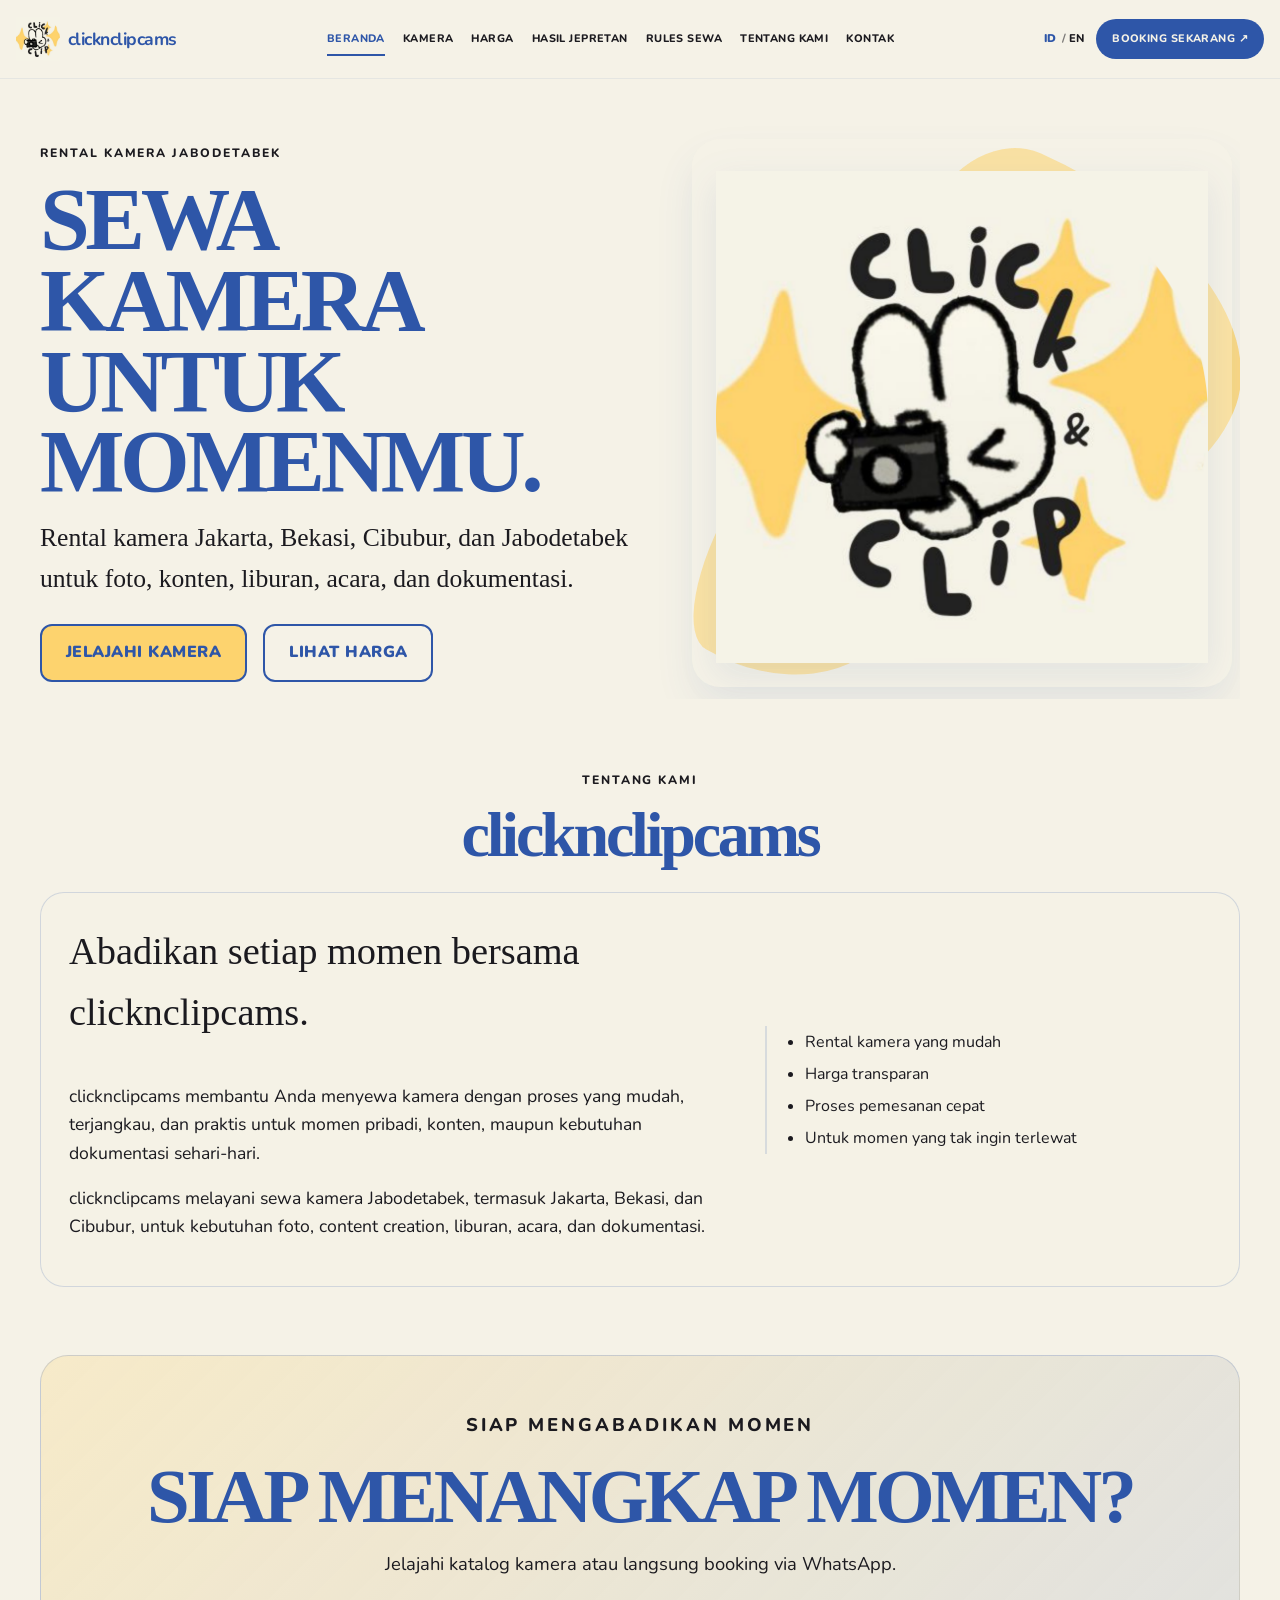
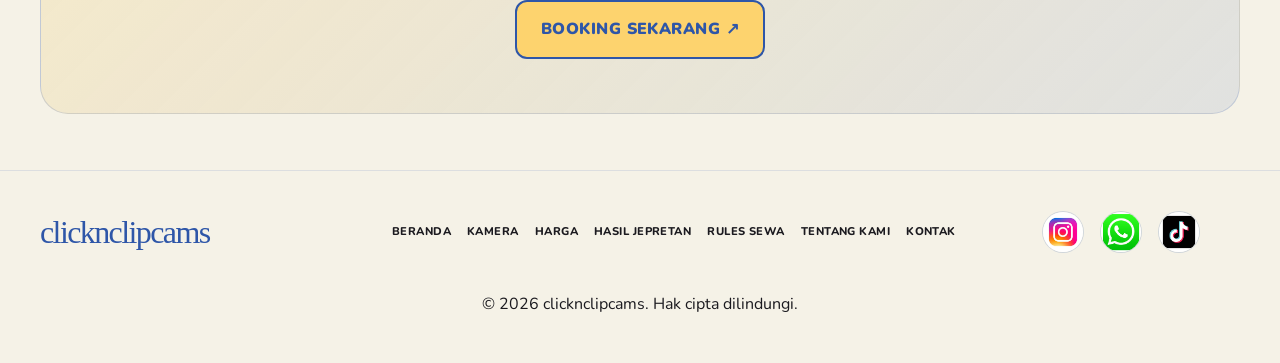
==== commit 9e9dc218: "Update homepage SEO" ====
--- a/index.html
+++ b/index.html
@@ -1,696 +1,649 @@
 <!DOCTYPE html>
 <html lang="id">
-<head>
-  <meta charset="UTF-8" />
-
-  <meta
-    name="viewport"
-    content="width=device-width, initial-scale=1.0"
-  />
-
-  <!-- =========================
-       SEO PRIMARY
-  ========================== -->
-
-  <title data-i18n="homeTitle">
-    Sewa Kamera Jabodetabek | clicknclipcams
-  </title>
-
-  <meta
-    name="description"
-    content="clicknclipcams adalah rental kamera di Jabodetabek untuk foto, konten, liburan, acara, dan dokumentasi. Sewa kamera Jakarta, Bekasi, Cibubur, dan sekitarnya."
-    data-i18n-content="homeMeta"
-  />
-
-  <meta
-    name="keywords"
-    content="sewa kamera Jabodetabek, sewa kamera Jakarta, rental kamera Jabodetabek, sewa digicam Jabodetabek, sewa kamera murah, rental kamera Jakarta, sewa kamera Bekasi, sewa kamera Cibubur"
-  />
-
-  <meta
-    name="robots"
-    content="index, follow"
-  />
-
-  <meta
-    name="googlebot"
-    content="index, follow"
-  />
-
-  <link
-    rel="canonical"
-    href="https://clickclipcams.github.io/clicknclipcams/"
-  />
-
-  <!-- =========================
-       FAVICON
-  ========================== -->
-
-  <link
-    rel="icon"
-    type="image/png"
-    href="assets/logo/logo cnc.png"
-  />
-
-  <!-- =========================
-       OPEN GRAPH
-  ========================== -->
-
-  <meta
-    property="og:title"
-    content="Sewa Kamera Jabodetabek | clicknclipcams"
-  />
-
-  <meta
-    property="og:description"
-    content="Rental kamera Jakarta, Bekasi, Cibubur, dan Jabodetabek untuk foto, konten, liburan, acara, dan dokumentasi."
-  />
-
-  <meta
-    property="og:url"
-    content="https://clickclipcams.github.io/clicknclipcams/"
-  />
-
-  <meta
-    property="og:site_name"
-    content="clicknclipcams"
-  />
-
-  <meta
-    property="og:type"
-    content="website"
-  />
-
-  <meta
-    property="og:locale"
-    content="id_ID"
-  />
-
-  <meta
-    property="og:image"
-    content="https://clickclipcams.github.io/clicknclipcams/assets/logo/logo%20cnc.png"
-  />
-
-  <meta
-    property="og:image:alt"
-    content="clicknclipcams - rental kamera Jabodetabek"
-  />
-
-  <!-- =========================
-       TWITTER / X
-  ========================== -->
-
-  <meta
-    name="twitter:card"
-    content="summary_large_image"
-  />
-
-  <meta
-    name="twitter:title"
-    content="Sewa Kamera Jabodetabek | clicknclipcams"
-  />
-
-  <meta
-    name="twitter:description"
-    content="Rental kamera Jakarta, Bekasi, Cibubur, dan Jabodetabek untuk foto, konten, liburan, acara, dan dokumentasi."
-  />
-
-  <meta
-    name="twitter:image"
-    content="https://clickclipcams.github.io/clicknclipcams/assets/logo/logo%20cnc.png"
-  />
-
-  <meta
-    name="twitter:image:alt"
-    content="clicknclipcams - rental kamera Jabodetabek"
-  />
-
-  <!-- =========================
-       THEME
-  ========================== -->
-
-  <meta
-    name="theme-color"
-    content="#ffffff"
-  />
-
-  <!-- =========================
-       STYLESHEET
-  ========================== -->
-
-  <link
-    rel="stylesheet"
-    href="css/style.css"
-  />
-
-  <link
-    rel="stylesheet"
-    href="css/responsive.css"
-  />
-
-  <!-- =========================
-       STRUCTURED DATA
-  ========================== -->
-
-  <script type="application/ld+json">
-  {
-    "@context": "https://schema.org",
-    "@type": "WebSite",
-    "name": "clicknclipcams",
-    "url": "https://clickclipcams.github.io/clicknclipcams/",
-    "description": "Sewa kamera Jabodetabek untuk foto, konten, liburan, acara, dan dokumentasi."
-  }
-  </script>
-
-  <script type="application/ld+json">
-  {
-    "@context": "https://schema.org",
-    "@type": "Organization",
-    "name": "clicknclipcams",
-    "url": "https://clickclipcams.github.io/clicknclipcams/",
-    "logo": "https://clickclipcams.github.io/clicknclipcams/assets/logo/logo%20cnc.png",
-    "sameAs": [
-      "https://www.instagram.com/clicknclipcams/",
-      "https://www.tiktok.com/@clicknclipcams"
-    ]
-  }
-  </script>
-</head>
-
-<body>
-
-  <!-- =========================
-       HEADER / NAVBAR
-  ========================== -->
-
-  <header class="site-header">
-    <div class="container nav-container">
-
-      <a
-        href="index.html"
-        class="logo-link"
-        aria-label="clicknclipcams - Beranda"
+  <head>
+    <meta charset="UTF-8" />
+
+    <meta
+      name="viewport"
+      content="width=device-width, initial-scale=1.0"
+    />
+
+    <!-- =========================
+         SEO
+    ========================== -->
+
+    <title data-i18n="homeTitle">
+      Sewa Kamera Jabodetabek | clicknclipcams
+    </title>
+
+    <meta
+      name="description"
+      content="clicknclipcams adalah rental kamera di Jabodetabek untuk foto, konten, liburan, acara, dan dokumentasi. Sewa kamera Jakarta, Bekasi, Cibubur, dan sekitarnya."
+      data-i18n-content="homeMeta"
+    />
+
+    <meta
+      name="keywords"
+      content="sewa kamera Jabodetabek, sewa kamera Jakarta, rental kamera Jabodetabek, sewa digicam Jabodetabek, sewa kamera murah, rental kamera Jakarta, sewa kamera Bekasi, sewa kamera Cibubur"
+    />
+
+    <meta
+      name="robots"
+      content="index, follow"
+    />
+
+    <meta
+      name="googlebot"
+      content="index, follow"
+    />
+
+    <link
+      rel="canonical"
+      href="https://clickclipcams.github.io/clicknclipcams/"
+    />
+
+    <!-- =========================
+         OPEN GRAPH
+    ========================== -->
+
+    <meta
+      property="og:type"
+      content="website"
+    />
+
+    <meta
+      property="og:title"
+      content="Sewa Kamera Jabodetabek | clicknclipcams"
+    />
+
+    <meta
+      property="og:description"
+      content="Rental kamera Jakarta, Bekasi, Cibubur, dan Jabodetabek untuk foto, konten, liburan, acara, dan dokumentasi."
+    />
+
+    <meta
+      property="og:url"
+      content="https://clickclipcams.github.io/clicknclipcams/"
+    />
+
+    <meta
+      property="og:site_name"
+      content="clicknclipcams"
+    />
+
+    <meta
+      property="og:locale"
+      content="id_ID"
+    />
+
+    <meta
+      property="og:image"
+      content="https://clickclipcams.github.io/clicknclipcams/assets/logo/logo%20cnc.png"
+    />
+
+    <meta
+      property="og:image:alt"
+      content="clicknclipcams - rental kamera Jabodetabek"
+    />
+
+    <!-- =========================
+         TWITTER / X
+    ========================== -->
+
+    <meta
+      name="twitter:card"
+      content="summary_large_image"
+    />
+
+    <meta
+      name="twitter:title"
+      content="Sewa Kamera Jabodetabek | clicknclipcams"
+    />
+
+    <meta
+      name="twitter:description"
+      content="Rental kamera Jakarta, Bekasi, Cibubur, dan Jabodetabek untuk foto, konten, liburan, acara, dan dokumentasi."
+    />
+
+    <meta
+      name="twitter:image"
+      content="https://clickclipcams.github.io/clicknclipcams/assets/logo/logo%20cnc.png"
+    />
+
+    <meta
+      name="twitter:image:alt"
+      content="clicknclipcams - rental kamera Jabodetabek"
+    />
+
+    <!-- =========================
+         THEME
+    ========================== -->
+
+    <meta
+      name="theme-color"
+      content="#ffffff"
+    />
+
+    <!-- =========================
+         FONTS
+    ========================== -->
+
+    <link rel="preconnect" href="https://fonts.googleapis.com" />
+    <link
+      rel="preconnect"
+      href="https://fonts.gstatic.com"
+      crossorigin
+    />
+
+    <link
+      href="https://fonts.googleapis.com/css2?family=Caveat:wght@400;600;700&family=Nunito:wght@400;600;700;800;900&display=swap"
+      rel="stylesheet"
+    />
+
+    <!-- =========================
+         CSS
+    ========================== -->
+
+    <link
+      rel="stylesheet"
+      href="./css/style.css"
+    />
+
+    <link
+      rel="stylesheet"
+      href="./css/responsive.css"
+    />
+
+    <!-- =========================
+         STRUCTURED DATA
+    ========================== -->
+
+    <script type="application/ld+json">
+    {
+      "@context": "https://schema.org",
+      "@type": "WebSite",
+      "name": "clicknclipcams",
+      "url": "https://clickclipcams.github.io/clicknclipcams/",
+      "description": "Sewa kamera Jabodetabek untuk foto, konten, liburan, acara, dan dokumentasi."
+    }
+    </script>
+
+    <script type="application/ld+json">
+    {
+      "@context": "https://schema.org",
+      "@type": "Organization",
+      "name": "clicknclipcams",
+      "url": "https://clickclipcams.github.io/clicknclipcams/",
+      "logo": "https://clickclipcams.github.io/clicknclipcams/assets/logo/logo%20cnc.png",
+      "sameAs": [
+        "https://www.instagram.com/clicknclipcams/",
+        "https://www.tiktok.com/@clicknclipcams"
+      ]
+    }
+    </script>
+  </head>
+
+  <body>
+
+    <!-- =========================
+         HEADER
+    ========================== -->
+
+    <header class="site-header">
+      <nav
+        class="navbar container"
+        aria-label="Navigasi utama"
+        data-i18n-aria="navLabel"
       >
-        <img
-          src="assets/logo/logo cnc.png"
-          alt="clicknclipcams - rental kamera Jabodetabek"
-          class="site-logo"
-        />
-      </a>
-
-      <button
-        class="menu-toggle"
-        type="button"
-        aria-label="Buka menu navigasi"
-        aria-expanded="false"
-        aria-controls="main-navigation"
-      >
-        <span></span>
-        <span></span>
-        <span></span>
-      </button>
-
-      <nav
-        class="main-navigation"
-        id="main-navigation"
-        aria-label="Navigasi utama"
-      >
-        <a
-          href="index.html"
-          data-i18n="navHome"
-        >
-          Beranda
-        </a>
-
-        <a
-          href="pages/cameras.html"
-          data-i18n="navCameras"
-        >
-          Kamera
-        </a>
-
-        <a
-          href="pages/price.html"
-          data-i18n="navPrice"
-        >
-          Harga
-        </a>
-
-        <a
-          href="pages/results.html"
-          data-i18n="navResults"
-        >
-          Hasil Jepretan
-        </a>
-
-        <a
-          href="pages/rules.html"
-          data-i18n="navRules"
-        >
-          Rules Sewa
-        </a>
-
-        <a
-          href="pages/about.html"
-          data-i18n="navAbout"
-        >
-          Tentang Kami
-        </a>
-
-        <a
-          href="pages/contact.html"
-          data-i18n="navContact"
-        >
-          Kontak
-        </a>
-
-        <!-- LANGUAGE -->
-        <div
-          class="language-switcher"
-          aria-label="Pilih bahasa"
-        >
+
+        <div class="nav-left">
+          <a
+            class="brand"
+            href="./index.html"
+            aria-label="Beranda clicknclipcams"
+            data-i18n-aria="brandHome"
+          >
+            <img
+              src="./assets/logo/logo cnc.png"
+              alt="clicknclipcams - rental kamera Jabodetabek"
+            />
+
+            <span class="brand-name">
+              clicknclipcams
+            </span>
+          </a>
+        </div>
+
+        <div class="nav-center">
+          <div class="nav-links">
+
+            <a
+              href="./index.html"
+              class="active"
+              data-i18n="navHome"
+            >
+              HOME
+            </a>
+
+            <a
+              href="./pages/cameras.html"
+              data-i18n="navCameras"
+            >
+              KAMERA
+            </a>
+
+            <a
+              href="./pages/price.html"
+              data-i18n="navPrice"
+            >
+              HARGA
+            </a>
+
+            <a
+              href="./pages/results.html"
+              data-i18n="navResults"
+            >
+              HASIL FOTO
+            </a>
+
+            <a
+              href="./pages/rules.html"
+              data-i18n="navRules"
+            >
+              ATURAN
+            </a>
+
+            <a
+              href="./pages/about.html"
+              data-i18n="navAbout"
+            >
+              TENTANG
+            </a>
+
+            <a
+              href="./pages/contact.html"
+              data-i18n="navContact"
+            >
+              KONTAK
+            </a>
+
+          </div>
+        </div>
+
+        <div class="nav-right">
+
+          <div
+            class="lang-switcher"
+            aria-label="Pilihan bahasa"
+            data-i18n-aria="languageLabel"
+          >
+            <button
+              class="lang-btn active"
+              data-lang="id"
+              aria-label="Bahasa Indonesia"
+              data-i18n-aria="languageIndonesian"
+            >
+              ID
+            </button>
+
+            <button
+              class="lang-btn"
+              data-lang="en"
+              aria-label="Bahasa Inggris"
+              data-i18n-aria="languageEnglish"
+            >
+              EN
+            </button>
+          </div>
+
+          <a
+            href="https://wa.me/message/5H4XGYNTRZLXB1"
+            class="booking-pill"
+            target="_blank"
+            rel="noopener noreferrer"
+            data-i18n="booking"
+          >
+            Booking Sekarang ↗
+          </a>
+
           <button
-            type="button"
-            data-language="id"
-            aria-pressed="true"
-          >
-            ID
+            class="nav-toggle"
+            aria-label="Buka menu"
+            aria-expanded="false"
+            data-i18n-aria="menuOpen"
+          >
+            <span></span>
+            <span></span>
+            <span></span>
           </button>
 
-          <button
-            type="button"
-            data-language="en"
-            aria-pressed="false"
-          >
-            EN
-          </button>
-        </div>
+        </div>
+
       </nav>
-
-    </div>
-  </header>
-
-  <main>
-
-    <!-- =========================
-         HERO
-    ========================== -->
-
-    <section
-      class="hero-section"
-      aria-labelledby="hero-title"
-    >
-
-      <div class="container hero-container">
-
-        <div class="hero-content">
+    </header>
+
+    <main>
+
+      <!-- =========================
+           HERO
+      ========================== -->
+
+      <section class="hero container reveal">
+
+        <div class="hero-copy">
 
           <p
-            class="hero-eyebrow"
-            data-i18n="homeEyebrow"
-          >
-            Rental Kamera Jabodetabek
+            class="eyebrow"
+            data-i18n="heroEyebrow"
+          >
+            rental kamera Jabodetabek
           </p>
 
-          <h1
-            id="hero-title"
-            data-i18n="homeHeroTitle"
-          >
+          <h1 data-i18n="heroTitle">
             SEWA KAMERA UNTUK MOMENMU.
           </h1>
 
           <p
-            class="hero-description"
-            data-i18n="homeHeroSubtitle"
-          >
-            Rental kamera Jakarta, Bekasi, Cibubur, dan area
-            Jabodetabek untuk foto, konten, liburan, acara,
-            dan dokumentasi.
+            class="subhead"
+            data-i18n="heroSubtitle"
+          >
+            Rental kamera Jakarta, Bekasi, Cibubur, dan
+            Jabodetabek untuk foto, konten, liburan,
+            acara, dan dokumentasi.
           </p>
 
           <div class="hero-actions">
 
             <a
-              href="pages/cameras.html"
+              href="./pages/cameras.html"
               class="btn btn-primary"
-              data-i18n="homeCta"
-            >
-              LIHAT KAMERA
-            </a>
-
-            <a
-              href="pages/contact.html"
+              data-i18n="explore"
+            >
+              JELAJAHI KAMERA
+            </a>
+
+            <a
+              href="./pages/price.html"
               class="btn btn-secondary"
-              data-i18n="navContact"
-            >
-              KONTAK
+              data-i18n="viewPrice"
+            >
+              LIHAT HARGA
             </a>
 
           </div>
 
         </div>
 
-      </div>
-
-    </section>
-
-    <!-- =========================
-         CAMERA SECTION
-    ========================== -->
-
-    <section
-      class="section cameras-preview"
-      aria-labelledby="camera-section-title"
-    >
-
-      <div class="container">
-
-        <div class="section-heading">
-
-          <p class="section-eyebrow">
-            CLICKNCLIPCAMS
+        <div
+          class="hero-visual"
+          aria-label="Visual utama clicknclipcams"
+          data-i18n-aria="heroVisual"
+        >
+
+          <div class="shape shape-yellow large"></div>
+          <div class="shape shape-yellow small"></div>
+
+          <div class="hero-image-wrap">
+
+            <img
+              src="./assets/logo/logo cnc.png"
+              alt="Logo clicknclipcams rental kamera"
+            />
+
+          </div>
+
+        </div>
+
+      </section>
+
+      <!-- =========================
+           ABOUT
+      ========================== -->
+
+      <section class="section container reveal">
+
+        <div class="section-head text-center">
+
+          <p
+            class="eyebrow"
+            data-i18n="homeAboutEyebrow"
+          >
+            tentang kami
           </p>
 
-          <h2
-            id="camera-section-title"
-            data-i18n="homeSectionTitle"
-          >
-            Pilih Kamera untuk Kebutuhanmu
+          <h2>
+            clicknclipcams
           </h2>
 
+        </div>
+
+        <div class="about-layout">
+
+          <div class="about-copy">
+
+            <p data-i18n="homeTagline">
+              Abadikan setiap momen bersama clicknclipcams.
+            </p>
+
+            <p data-i18n="homeDescription">
+              clicknclipcams membantu Anda menyewa kamera
+              dengan proses yang mudah, terjangkau, dan
+              praktis untuk momen pribadi, konten, maupun
+              kebutuhan dokumentasi sehari-hari.
+            </p>
+
+            <!-- SEO CONTEXT -->
+            <p>
+              clicknclipcams melayani sewa kamera Jabodetabek,
+              termasuk Jakarta, Bekasi, dan Cibubur, untuk
+              kebutuhan foto, content creation, liburan,
+              acara, dan dokumentasi.
+            </p>
+
+          </div>
+
+          <div class="about-panel">
+
+            <ul>
+
+              <li data-i18n="homeValue1">
+                Rental kamera yang mudah
+              </li>
+
+              <li data-i18n="homeValue2">
+                Harga transparan
+              </li>
+
+              <li data-i18n="homeValue3">
+                Proses pemesanan cepat
+              </li>
+
+              <li data-i18n="homeValue4">
+                Untuk momen yang tak ingin terlewat
+              </li>
+
+            </ul>
+
+          </div>
+
+        </div>
+
+      </section>
+
+      <!-- =========================
+           BOOKING CTA
+      ========================== -->
+
+      <section
+        class="section container reveal cta-booking"
+      >
+
+        <div class="cta-box">
+
           <p
-            data-i18n="homeSectionSubtitle"
-          >
-            Temukan kamera yang sesuai untuk liburan,
-            konten, acara, dan kebutuhan fotografimu.
+            class="eyebrow"
+            data-i18n="homeCtaEyebrow"
+          >
+            siap mengabadikan momen
           </p>
 
-        </div>
-
-        <div class="section-action">
-
-          <a
-            href="pages/cameras.html"
-            class="btn btn-primary"
-            data-i18n="camerasCta"
-          >
-            SEWA SEKARANG
-          </a>
-
-        </div>
-
-      </div>
-
-    </section>
-
-    <!-- =========================
-         SEO CONTENT
-    ========================== -->
-
-    <section
-      class="section seo-section"
-      aria-labelledby="seo-title"
-    >
-
-      <div class="container">
-
-        <div class="seo-content">
-
-          <p class="section-eyebrow">
-            CLICKNCLIPCAMS
+          <h2 data-i18n="homeCtaTitle">
+            SIAP MENANGKAP MOMEN?
+          </h2>
+
+          <p data-i18n="homeCtaDescription">
+            Jelajahi katalog kamera atau langsung booking
+            via WhatsApp.
           </p>
 
-          <h2
-            id="seo-title"
-            data-i18n="homeSeoTitle"
-          >
-            Sewa Kamera Jabodetabek
-          </h2>
-
-          <p
-            data-i18n="homeSeoText"
-          >
-            clicknclipcams menyediakan layanan sewa kamera
-            di Jabodetabek untuk berbagai kebutuhan, mulai
-            dari foto, content creation, liburan, acara,
-            hingga dokumentasi.
-          </p>
-
-          <ul class="seo-list">
-
-            <li data-i18n="homeSeoList1">
-              Sewa kamera Jakarta
-            </li>
-
-            <li data-i18n="homeSeoList2">
-              Sewa kamera Bekasi
-            </li>
-
-            <li data-i18n="homeSeoList3">
-              Sewa kamera Cibubur
-            </li>
-
-            <li data-i18n="homeSeoList4">
-              Rental kamera Jabodetabek
-            </li>
-
-          </ul>
-
-        </div>
-
-      </div>
-
-    </section>
-
-    <!-- =========================
-         ABOUT PREVIEW
-    ========================== -->
-
-    <section
-      class="section about-preview"
-      aria-labelledby="about-title"
-    >
-
-      <div class="container">
-
-        <div class="section-heading">
-
-          <p class="section-eyebrow">
-            ABOUT US
-          </p>
-
-          <h2
-            id="about-title"
-            data-i18n="homeAboutTitle"
-          >
-            Tentang clicknclipcams
-          </h2>
-
-          <p
-            data-i18n="homeAboutText"
-          >
-            clicknclipcams adalah rental kamera yang
-            melayani kebutuhan penyewaan kamera di area
-            Jabodetabek dengan proses booking yang mudah
-            dan praktis.
-          </p>
-
-        </div>
-
-        <div class="section-action">
-
-          <a
-            href="pages/about.html"
-            class="btn btn-secondary"
-            data-i18n="navAbout"
-          >
-            TENTANG KAMI
-          </a>
-
-        </div>
-
-      </div>
-
-    </section>
-
-    <!-- =========================
-         BOOKING CTA
-    ========================== -->
-
-    <section
-      class="section booking-cta"
-      aria-labelledby="booking-title"
-    >
-
-      <div class="container">
-
-        <div class="booking-content">
-
-          <p class="section-eyebrow">
-            BOOKING
-          </p>
-
-          <h2
-            id="booking-title"
-            data-i18n="contactBookingTitle"
-          >
-            Booking Kamera
-          </h2>
-
-          <p
-            data-i18n="contactBookingText"
-          >
-            Untuk melakukan booking atau menanyakan
-            ketersediaan kamera, silakan hubungi kami
-            melalui WhatsApp.
-          </p>
-
-          <a
-            href="https://wa.me/message/5H4XGYNTRZLXB"
+          <a
+            href="https://wa.me/message/5H4XGYNTRZLXB1"
             class="btn btn-primary"
             target="_blank"
             rel="noopener noreferrer"
-          >
-            PESAN VIA WHATSAPP
+            data-i18n="homeCtaButton"
+          >
+            BOOKING SEKARANG ↗
+          </a>
+
+        </div>
+
+      </section>
+
+    </main>
+
+    <!-- =========================
+         FOOTER
+    ========================== -->
+
+    <footer class="site-footer">
+
+      <div class="container footer-grid">
+
+        <div>
+          <a
+            href="./index.html"
+            class="brand-footer"
+          >
+            clicknclipcams
+          </a>
+        </div>
+
+        <div class="footer-links">
+
+          <a
+            href="./index.html"
+            data-i18n="navHome"
+          >
+            HOME
+          </a>
+
+          <a
+            href="./pages/cameras.html"
+            data-i18n="navCameras"
+          >
+            KAMERA
+          </a>
+
+          <a
+            href="./pages/price.html"
+            data-i18n="navPrice"
+          >
+            HARGA
+          </a>
+
+          <a
+            href="./pages/results.html"
+            data-i18n="navResults"
+          >
+            HASIL FOTO
+          </a>
+
+          <a
+            href="./pages/rules.html"
+            data-i18n="navRules"
+          >
+            ATURAN
+          </a>
+
+          <a
+            href="./pages/about.html"
+            data-i18n="navAbout"
+          >
+            TENTANG
+          </a>
+
+          <a
+            href="./pages/contact.html"
+            data-i18n="navContact"
+          >
+            KONTAK
+          </a>
+
+        </div>
+
+        <div class="footer-socials">
+
+          <a
+            href="https://www.instagram.com/clicknclipcams/"
+            target="_blank"
+            rel="noopener noreferrer"
+            aria-label="Instagram clicknclipcams"
+          >
+            <img
+              src="./assets/logo sosmed/LOGO IG.jpg"
+              alt="Instagram clicknclipcams"
+            />
+          </a>
+
+          <a
+            href="https://wa.me/message/5H4XGYNTRZLXB1"
+            target="_blank"
+            rel="noopener noreferrer"
+            aria-label="WhatsApp clicknclipcams"
+          >
+            <img
+              src="./assets/logo sosmed/LOGO WA.jpg"
+              alt="WhatsApp clicknclipcams"
+            />
+          </a>
+
+          <a
+            href="https://www.tiktok.com/@clicknclipcams?_r=1&amp;_t=ZS-9AHLdMg0zGX"
+            target="_blank"
+            rel="noopener noreferrer"
+            aria-label="TikTok clicknclipcams"
+          >
+            <img
+              src="./assets/logo sosmed/LOGO TIKTOK.jpg"
+              alt="TikTok clicknclipcams"
+            />
           </a>
 
         </div>
 
       </div>
 
-    </section>
-
-  </main>
-
-  <!-- =========================
-       FOOTER
-  ========================== -->
-
-  <footer class="site-footer">
-
-    <div class="container footer-container">
-
-      <div class="footer-brand">
-
-        <a
-          href="index.html"
-          aria-label="clicknclipcams - Beranda"
-        >
-          <img
-            src="assets/logo/logo cnc.png"
-            alt="clicknclipcams"
-            class="footer-logo"
-          />
-        </a>
-
-        <p data-i18n="footerText">
-          Rental kamera untuk berbagai kebutuhan foto,
-          konten, liburan, acara, dan dokumentasi
-          di Jabodetabek.
+      <div class="container footer-bottom">
+
+        <p>
+          © <span id="year"></span>
+          clicknclipcams.
+          <span data-i18n="copyright">
+            Hak cipta dilindungi.
+          </span>
         </p>
 
       </div>
 
-      <div class="footer-links">
-
-        <h3>
-          MENU
-        </h3>
-
-        <a
-          href="pages/cameras.html"
-          data-i18n="navCameras"
-        >
-          Kamera
-        </a>
-
-        <a
-          href="pages/price.html"
-          data-i18n="navPrice"
-        >
-          Harga
-        </a>
-
-        <a
-          href="pages/results.html"
-          data-i18n="navResults"
-        >
-          Hasil Jepretan
-        </a>
-
-        <a
-          href="pages/rules.html"
-          data-i18n="navRules"
-        >
-          Rules Sewa
-        </a>
-
-        <a
-          href="pages/contact.html"
-          data-i18n="navContact"
-        >
-          Kontak
-        </a>
-
-      </div>
-
-      <div class="footer-social">
-
-        <h3>
-          SOCIAL
-        </h3>
-
-        <a
-          href="https://www.instagram.com/clicknclipcams/"
-          target="_blank"
-          rel="noopener noreferrer"
-          aria-label="Instagram clicknclipcams"
-        >
-          Instagram
-        </a>
-
-        <a
-          href="https://www.tiktok.com/@clicknclipcams"
-          target="_blank"
-          rel="noopener noreferrer"
-          aria-label="TikTok clicknclipcams"
-        >
-          TikTok
-        </a>
-
-        <a
-          href="https://wa.me/message/5H4XGYNTRZLXB"
-          target="_blank"
-          rel="noopener noreferrer"
-          aria-label="WhatsApp clicknclipcams"
-        >
-          WhatsApp
-        </a>
-
-      </div>
-
-    </div>
-
-    <div class="footer-bottom">
-
-      <div class="container">
-
-        <p data-i18n="footerRights">
-          © 2026 clicknclipcams. All rights reserved.
-        </p>
-
-      </div>
-
-    </div>
-
-  </footer>
-
-  <!-- =========================
-       JAVASCRIPT
-  ========================== -->
-
-  <script src="js/language.js"></script>
-  <script src="js/main.js"></script>
-
-</body>
+    </footer>
+
+    <!-- =========================
+         JAVASCRIPT
+    ========================== -->
+
+    <script src="./js/language.js"></script>
+    <script src="./js/main.js"></script>
+
+  </body>
 </html>
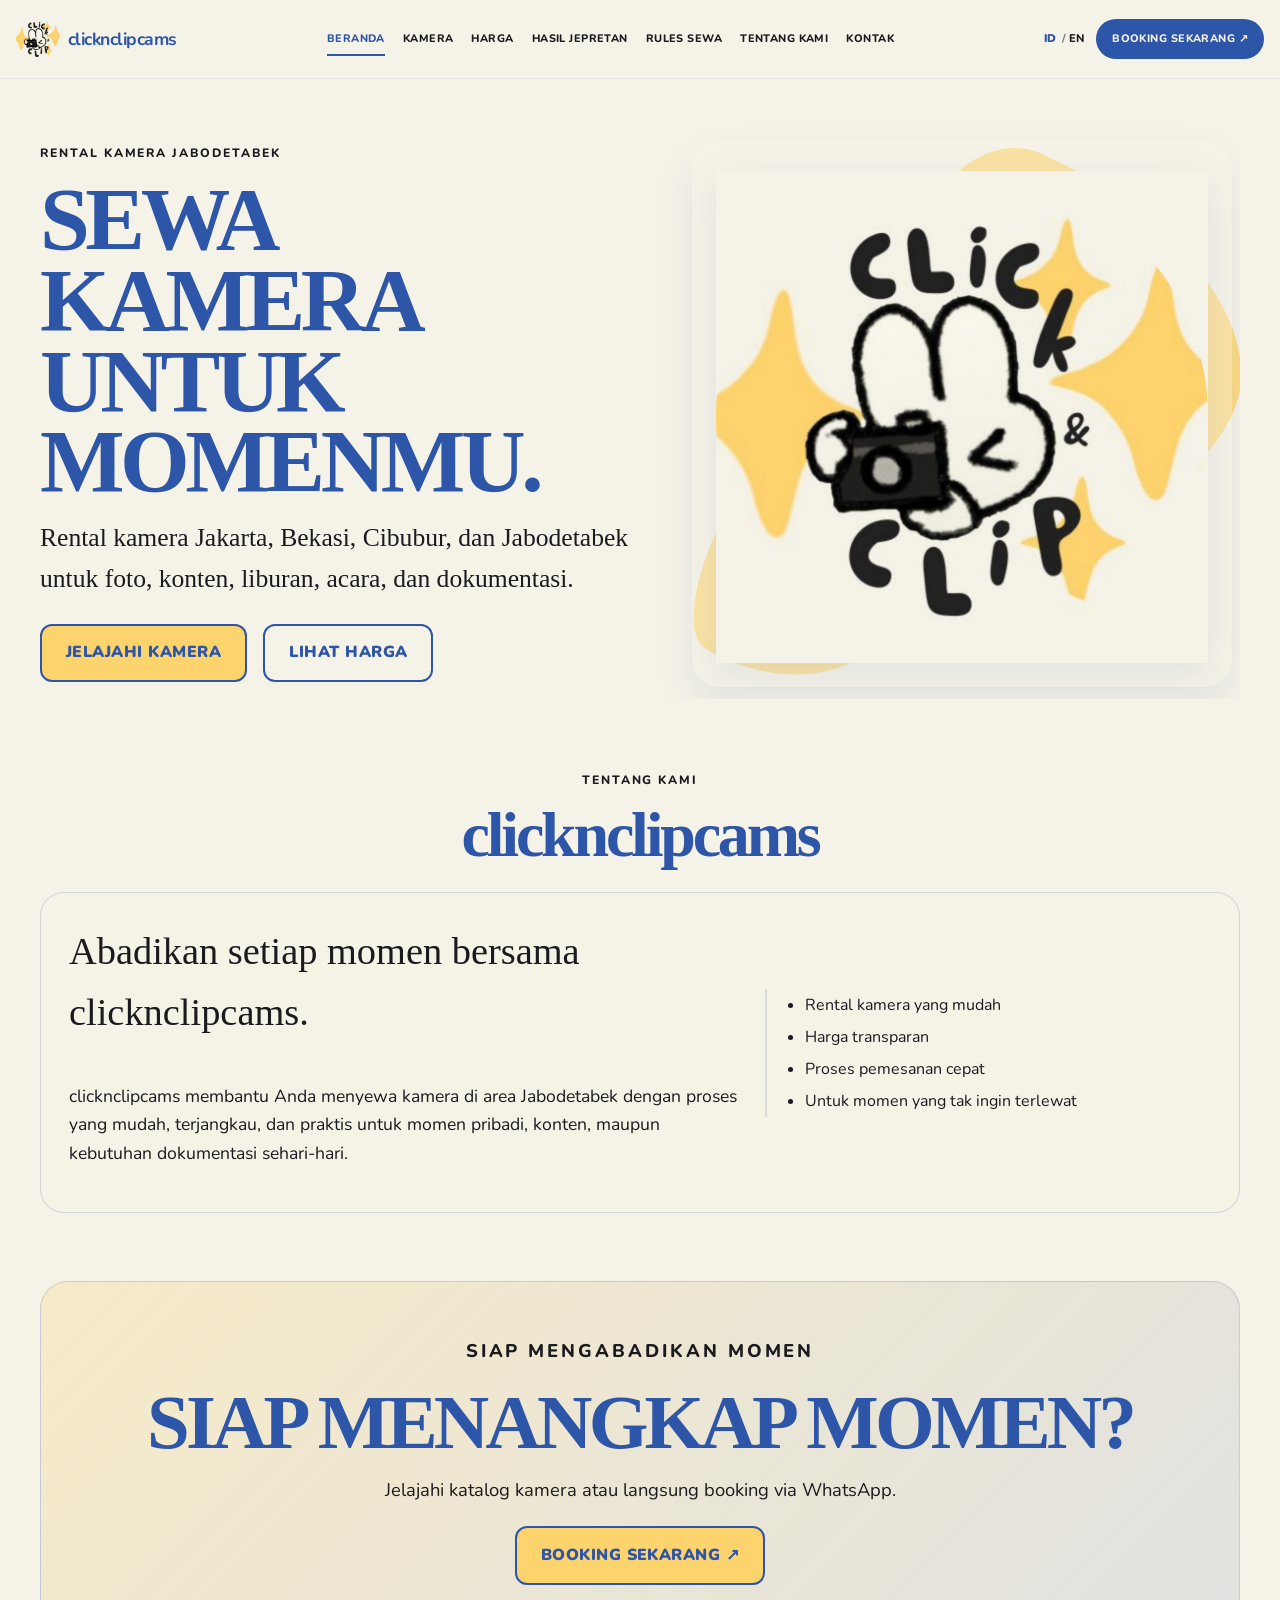
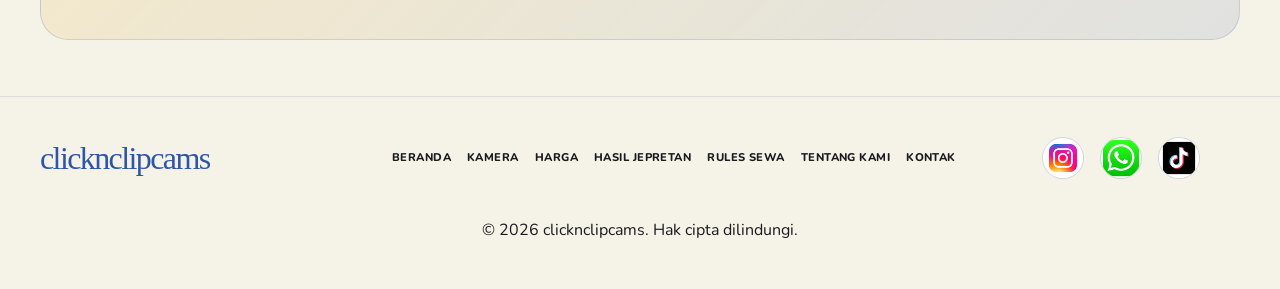
==== commit 122e111e: "Fix homepage layout and SEO" ====
--- a/index.html
+++ b/index.html
@@ -2,19 +2,13 @@
 <html lang="id">
   <head>
     <meta charset="UTF-8" />
-
     <meta
       name="viewport"
       content="width=device-width, initial-scale=1.0"
     />
 
-    <!-- =========================
-         SEO
-    ========================== -->
-
-    <title data-i18n="homeTitle">
-      Sewa Kamera Jabodetabek | clicknclipcams
-    </title>
+    <!-- SEO -->
+    <title data-i18n="homeTitle">Sewa Kamera Jabodetabek | clicknclipcams</title>
 
     <meta
       name="description"
@@ -27,137 +21,80 @@
       content="sewa kamera Jabodetabek, sewa kamera Jakarta, rental kamera Jabodetabek, sewa digicam Jabodetabek, sewa kamera murah, rental kamera Jakarta, sewa kamera Bekasi, sewa kamera Cibubur"
     />
 
-    <meta
-      name="robots"
-      content="index, follow"
-    />
-
-    <meta
-      name="googlebot"
-      content="index, follow"
-    />
+    <meta name="robots" content="index, follow" />
+    <meta name="googlebot" content="index, follow" />
 
     <link
       rel="canonical"
       href="https://clickclipcams.github.io/clicknclipcams/"
     />
 
-    <!-- =========================
-         OPEN GRAPH
-    ========================== -->
-
-    <meta
-      property="og:type"
-      content="website"
-    />
-
+    <!-- Open Graph -->
+    <meta property="og:type" content="website" />
     <meta
       property="og:title"
       content="Sewa Kamera Jabodetabek | clicknclipcams"
     />
-
     <meta
       property="og:description"
       content="Rental kamera Jakarta, Bekasi, Cibubur, dan Jabodetabek untuk foto, konten, liburan, acara, dan dokumentasi."
     />
-
     <meta
       property="og:url"
       content="https://clickclipcams.github.io/clicknclipcams/"
     />
-
-    <meta
-      property="og:site_name"
-      content="clicknclipcams"
-    />
-
-    <meta
-      property="og:locale"
-      content="id_ID"
-    />
-
+    <meta property="og:site_name" content="clicknclipcams" />
+    <meta property="og:locale" content="id_ID" />
     <meta
       property="og:image"
       content="https://clickclipcams.github.io/clicknclipcams/assets/logo/logo%20cnc.png"
     />
-
     <meta
       property="og:image:alt"
       content="clicknclipcams - rental kamera Jabodetabek"
     />
 
-    <!-- =========================
-         TWITTER / X
-    ========================== -->
-
-    <meta
-      name="twitter:card"
-      content="summary_large_image"
-    />
-
+    <!-- Twitter / X -->
+    <meta name="twitter:card" content="summary_large_image" />
     <meta
       name="twitter:title"
       content="Sewa Kamera Jabodetabek | clicknclipcams"
     />
-
     <meta
       name="twitter:description"
       content="Rental kamera Jakarta, Bekasi, Cibubur, dan Jabodetabek untuk foto, konten, liburan, acara, dan dokumentasi."
     />
-
     <meta
       name="twitter:image"
       content="https://clickclipcams.github.io/clicknclipcams/assets/logo/logo%20cnc.png"
     />
-
     <meta
       name="twitter:image:alt"
       content="clicknclipcams - rental kamera Jabodetabek"
     />
 
-    <!-- =========================
-         THEME
-    ========================== -->
-
-    <meta
-      name="theme-color"
-      content="#ffffff"
-    />
-
-    <!-- =========================
-         FONTS
-    ========================== -->
-
-    <link rel="preconnect" href="https://fonts.googleapis.com" />
+    <meta name="theme-color" content="#ffffff" />
+
+    <!-- Fonts -->
+    <link
+      rel="preconnect"
+      href="https://fonts.googleapis.com"
+    />
     <link
       rel="preconnect"
       href="https://fonts.gstatic.com"
       crossorigin
     />
-
     <link
       href="https://fonts.googleapis.com/css2?family=Caveat:wght@400;600;700&family=Nunito:wght@400;600;700;800;900&display=swap"
       rel="stylesheet"
     />
 
-    <!-- =========================
-         CSS
-    ========================== -->
-
-    <link
-      rel="stylesheet"
-      href="./css/style.css"
-    />
-
-    <link
-      rel="stylesheet"
-      href="./css/responsive.css"
-    />
-
-    <!-- =========================
-         STRUCTURED DATA
-    ========================== -->
-
+    <!-- CSS -->
+    <link rel="stylesheet" href="./css/style.css" />
+    <link rel="stylesheet" href="./css/responsive.css" />
+
+    <!-- Structured Data -->
     <script type="application/ld+json">
     {
       "@context": "https://schema.org",
@@ -184,18 +121,12 @@
   </head>
 
   <body>
-
-    <!-- =========================
-         HEADER
-    ========================== -->
-
     <header class="site-header">
       <nav
         class="navbar container"
         aria-label="Navigasi utama"
         data-i18n-aria="navLabel"
       >
-
         <div class="nav-left">
           <a
             class="brand"
@@ -207,16 +138,12 @@
               src="./assets/logo/logo cnc.png"
               alt="clicknclipcams - rental kamera Jabodetabek"
             />
-
-            <span class="brand-name">
-              clicknclipcams
-            </span>
+            <span class="brand-name">clicknclipcams</span>
           </a>
         </div>
 
         <div class="nav-center">
           <div class="nav-links">
-
             <a
               href="./index.html"
               class="active"
@@ -266,12 +193,10 @@
             >
               KONTAK
             </a>
-
           </div>
         </div>
 
         <div class="nav-right">
-
           <div
             class="lang-switcher"
             aria-label="Pilihan bahasa"
@@ -316,22 +241,14 @@
             <span></span>
             <span></span>
           </button>
-
-        </div>
-
+        </div>
       </nav>
     </header>
 
     <main>
-
-      <!-- =========================
-           HERO
-      ========================== -->
-
+      <!-- HERO -->
       <section class="hero container reveal">
-
         <div class="hero-copy">
-
           <p
             class="eyebrow"
             data-i18n="heroEyebrow"
@@ -348,12 +265,11 @@
             data-i18n="heroSubtitle"
           >
             Rental kamera Jakarta, Bekasi, Cibubur, dan
-            Jabodetabek untuk foto, konten, liburan,
-            acara, dan dokumentasi.
+            Jabodetabek untuk foto, konten, liburan, acara,
+            dan dokumentasi.
           </p>
 
           <div class="hero-actions">
-
             <a
               href="./pages/cameras.html"
               class="btn btn-primary"
@@ -369,9 +285,7 @@
             >
               LIHAT HARGA
             </a>
-
           </div>
-
         </div>
 
         <div
@@ -379,31 +293,21 @@
           aria-label="Visual utama clicknclipcams"
           data-i18n-aria="heroVisual"
         >
-
           <div class="shape shape-yellow large"></div>
           <div class="shape shape-yellow small"></div>
 
           <div class="hero-image-wrap">
-
             <img
               src="./assets/logo/logo cnc.png"
               alt="Logo clicknclipcams rental kamera"
             />
-
           </div>
-
-        </div>
-
+        </div>
       </section>
 
-      <!-- =========================
-           ABOUT
-      ========================== -->
-
+      <!-- ABOUT -->
       <section class="section container reveal">
-
         <div class="section-head text-center">
-
           <p
             class="eyebrow"
             data-i18n="homeAboutEyebrow"
@@ -411,41 +315,25 @@
             tentang kami
           </p>
 
-          <h2>
-            clicknclipcams
-          </h2>
-
+          <h2>clicknclipcams</h2>
         </div>
 
         <div class="about-layout">
-
           <div class="about-copy">
-
             <p data-i18n="homeTagline">
               Abadikan setiap momen bersama clicknclipcams.
             </p>
 
             <p data-i18n="homeDescription">
               clicknclipcams membantu Anda menyewa kamera
-              dengan proses yang mudah, terjangkau, dan
-              praktis untuk momen pribadi, konten, maupun
-              kebutuhan dokumentasi sehari-hari.
+              di area Jabodetabek dengan proses yang mudah,
+              terjangkau, dan praktis untuk momen pribadi,
+              konten, maupun kebutuhan dokumentasi sehari-hari.
             </p>
-
-            <!-- SEO CONTEXT -->
-            <p>
-              clicknclipcams melayani sewa kamera Jabodetabek,
-              termasuk Jakarta, Bekasi, dan Cibubur, untuk
-              kebutuhan foto, content creation, liburan,
-              acara, dan dokumentasi.
-            </p>
-
           </div>
 
           <div class="about-panel">
-
             <ul>
-
               <li data-i18n="homeValue1">
                 Rental kamera yang mudah
               </li>
@@ -461,25 +349,16 @@
               <li data-i18n="homeValue4">
                 Untuk momen yang tak ingin terlewat
               </li>
-
             </ul>
-
           </div>
-
-        </div>
-
+        </div>
       </section>
 
-      <!-- =========================
-           BOOKING CTA
-      ========================== -->
-
+      <!-- BOOKING CTA -->
       <section
         class="section container reveal cta-booking"
       >
-
         <div class="cta-box">
-
           <p
             class="eyebrow"
             data-i18n="homeCtaEyebrow"
@@ -505,21 +384,13 @@
           >
             BOOKING SEKARANG ↗
           </a>
-
-        </div>
-
+        </div>
       </section>
-
     </main>
 
-    <!-- =========================
-         FOOTER
-    ========================== -->
-
+    <!-- FOOTER -->
     <footer class="site-footer">
-
       <div class="container footer-grid">
-
         <div>
           <a
             href="./index.html"
@@ -530,7 +401,6 @@
         </div>
 
         <div class="footer-links">
-
           <a
             href="./index.html"
             data-i18n="navHome"
@@ -579,11 +449,9 @@
           >
             KONTAK
           </a>
-
         </div>
 
         <div class="footer-socials">
-
           <a
             href="https://www.instagram.com/clicknclipcams/"
             target="_blank"
@@ -609,7 +477,7 @@
           </a>
 
           <a
-            href="https://www.tiktok.com/@clicknclipcams?_r=1&amp;_t=ZS-9AHLdMg0zGX"
+            href="https://www.tiktok.com/@clicknclipcams?_r=1&_t=ZS-9AHLdMg0zGX"
             target="_blank"
             rel="noopener noreferrer"
             aria-label="TikTok clicknclipcams"
@@ -619,13 +487,10 @@
               alt="TikTok clicknclipcams"
             />
           </a>
-
-        </div>
-
+        </div>
       </div>
 
       <div class="container footer-bottom">
-
         <p>
           © <span id="year"></span>
           clicknclipcams.
@@ -633,17 +498,10 @@
             Hak cipta dilindungi.
           </span>
         </p>
-
       </div>
-
     </footer>
-
-    <!-- =========================
-         JAVASCRIPT
-    ========================== -->
 
     <script src="./js/language.js"></script>
     <script src="./js/main.js"></script>
-
   </body>
 </html>
